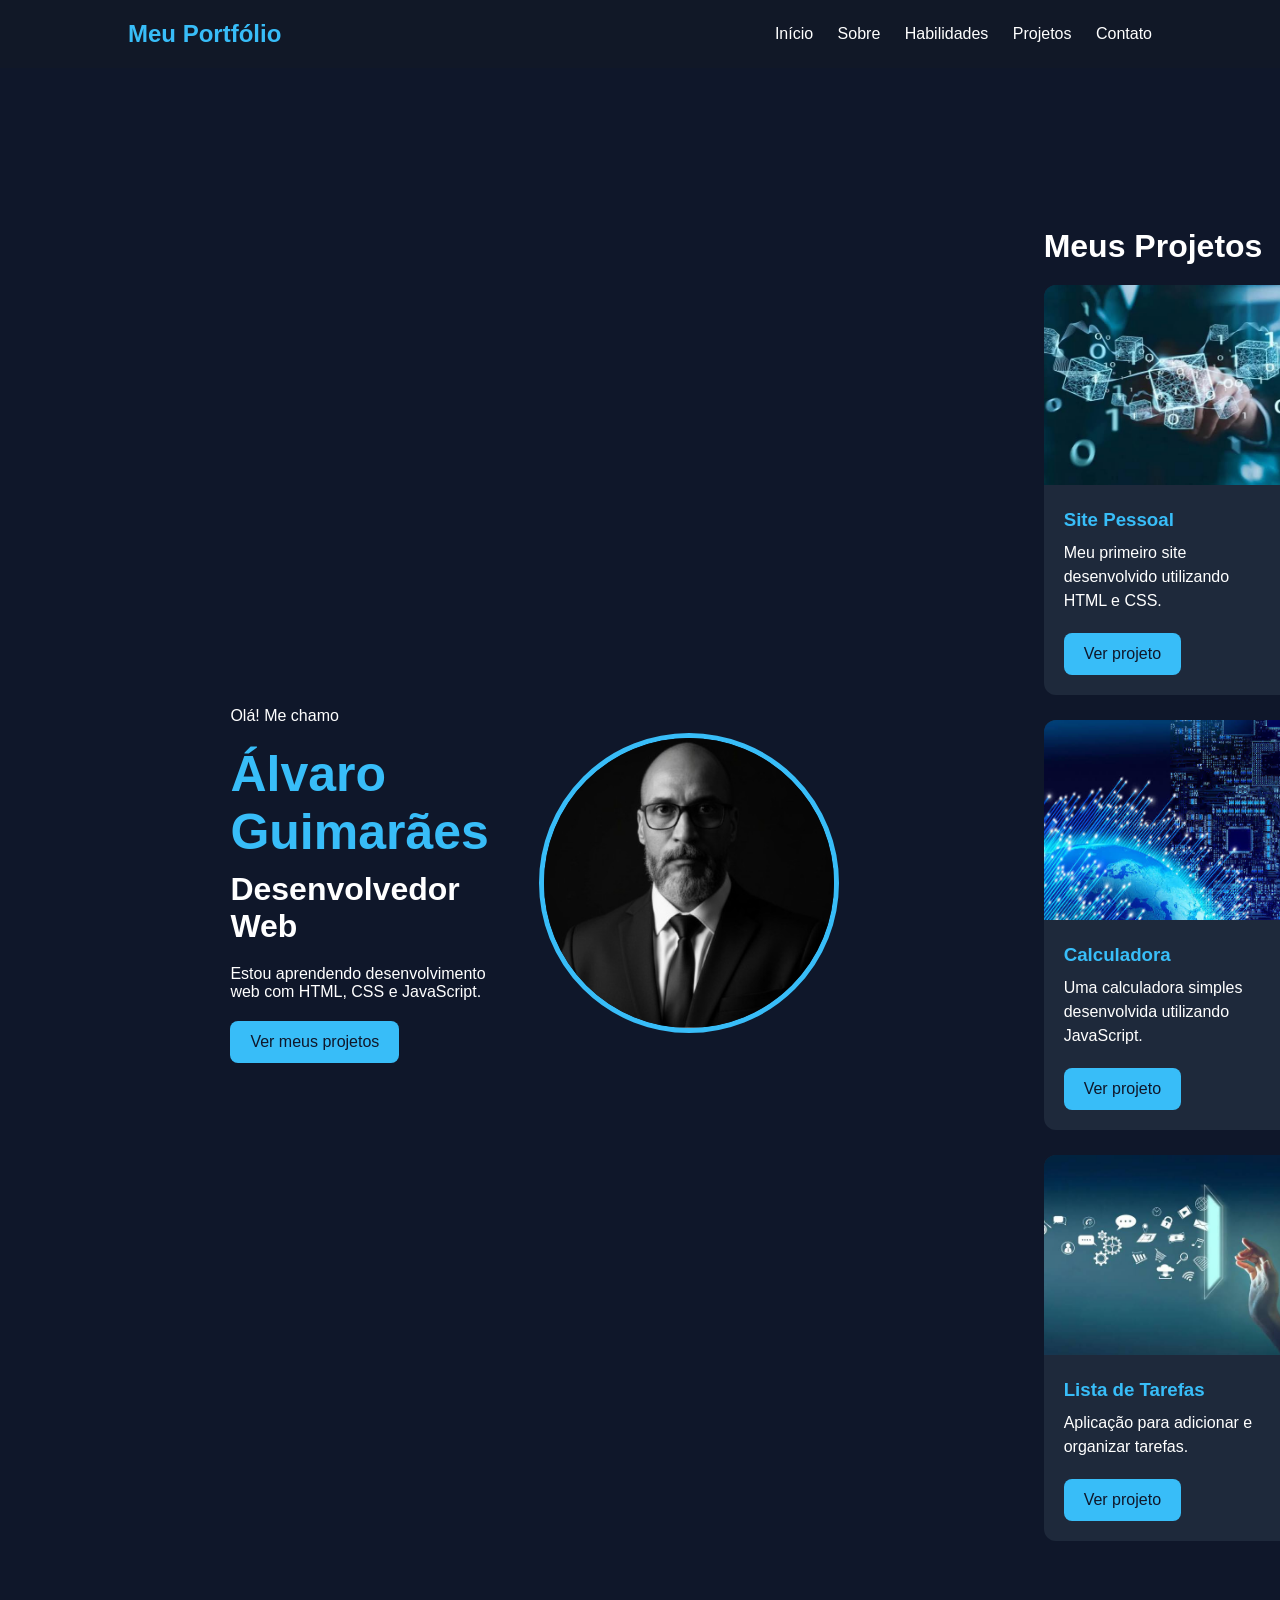
==== index.html @ a9250f7d "Primeira versão do portifólio" ====
<!DOCTYPE html>
<html lang="pt-BR">

<head>
    <meta charset="UTF-8">
    <meta name="viewport" content="width=device-width, initial-scale=1.0">

    <title>Meu Portfólio</title>

    <link rel="stylesheet" href="style.css">
</head>

<body>

    <!-- MENU -->
    <header>
        <h2 class="logo">Meu Portfólio</h2>

        <nav>
            <a href="#inicio">Início</a>
            <a href="#sobre">Sobre</a>
            <a href="#habilidades">Habilidades</a>
            <a href="#projetos">Projetos</a>
            <a href="#contato">Contato</a>
        </nav>
    </header>


    <!-- APRESENTAÇÃO -->
    <section id="inicio" class="inicio">

        <section id="inicio" class="inicio">

            <div class="apresentacao">
        
                <div class="texto-inicio">
        
                    <p>Olá! Me chamo</p>
        
                    <h1>Álvaro Guimarães</h1>
        
                    <h2>Desenvolvedor Web</h2>
        
                    <p>
                        Estou aprendendo desenvolvimento web com
                        HTML, CSS e JavaScript.
                    </p>
        
                    <a class="botao" href="#projetos">
                        Ver meus projetos
                    </a>
        
                </div>
        
                <div class="foto-inicio">
        
                    <img src="img/foto.jpg" alt="Minha foto">
        
                </div>
        
            </div>
        
        </section>


    <!-- PROJETOS -->
    <section id="projetos">

        <h2>Meus Projetos</h2>
    
        <div class="projetos">
    
            <div class="projeto-card">
    
                <img src="img/projeto1.jpg" alt="Imagem do Projeto 1">
    
                <div class="projeto-conteudo">
    
                    <h3>Site Pessoal</h3>
    
                    <p>
                        Meu primeiro site desenvolvido utilizando
                        HTML e CSS.
                    </p>
    
                    <a href="#" class="botao">
                        Ver projeto
                    </a>
    
                </div>
    
            </div>
    
    
            <div class="projeto-card">
    
                <img src="img/projeto2.jpg" alt="Imagem do Projeto 2">
    
                <div class="projeto-conteudo">
    
                    <h3>Calculadora</h3>
    
                    <p>
                        Uma calculadora simples desenvolvida
                        utilizando JavaScript.
                    </p>
    
                    <a href="#" class="botao">
                        Ver projeto
                    </a>
    
                </div>
    
            </div>
    
    
            <div class="projeto-card">
    
                <img src="img/projeto3.jpg" alt="Imagem do Projeto 3">
    
                <div class="projeto-conteudo">
    
                    <h3>Lista de Tarefas</h3>
    
                    <p>
                        Aplicação para adicionar e organizar
                        tarefas.
                    </p>
    
                    <a href="#" class="botao">
                        Ver projeto
                    </a>
    
                </div>
    
            </div>
    
        </div>
    
    </section>


    <!-- CONTATO -->
    <section id="contato">

        <h2>Contato</h2>

        <p>
            Gostaria de conversar comigo?
        </p>

        <p>
            Email: </aj-guimaraes>aj-guimaraes@hotmail.com
        </p>

        <div class="links">

            <a href="https://github.com/Alvaro-Guimaraes"
               target="_blank">
                GitHub
            </a>
        
            <a href="https://www.linkedin.com/in/álvaro-guimarães/"
               target="_blank">
                LinkedIn
            </a>
        
        </div>

    </section>


    <!-- RODAPÉ -->
    <footer>

        <p>
            © 2026 - Álvaro Guimarães | Meu Portfólio
        </p>

    </footer>


    <script src="script.js"></script>

</body>

</html>
---- style.css ----
* {
    margin: 0;
    padding: 0;
    box-sizing: border-box;
}

html {
    scroll-behavior: smooth;
}

body {
    font-family: Arial, sans-serif;
    background: #0f172a;
    color: white;
}


/* MENU */

header {
    display: flex;
    justify-content: space-between;
    align-items: center;

    padding: 20px 10%;

    background: #111827;
}

.logo {
    color: #38bdf8;
}

nav a {
    color: white;
    text-decoration: none;
    margin-left: 20px;
}

nav a:hover {
    color: #38bdf8;
}


/* APRESENTAÇÃO */

.inicio {
    min-height: 80vh;

    display: flex;
    align-items: center;

    background: #0f172a;
}

.inicio h1 {
    font-size: 50px;
    color: #38bdf8;

    margin: 10px 0;
}

.inicio h2 {
    margin-bottom: 20px;
}

.inicio p {
    margin-bottom: 20px;
}


/* SEÇÕES */

section {
    padding: 80px 10%;
}

section h2 {
    margin-bottom: 30px;
    font-size: 32px;
}


/* BOTÃO */

.botao,
button {
    display: inline-block;

    background: #38bdf8;
    color: #0f172a;

    padding: 12px 20px;

    border: none;
    border-radius: 8px;

    text-decoration: none;

    cursor: pointer;
}

.botao:hover,
button:hover {
    background: #7dd3fc;
}


/* CARDS */

.habilidades,
.projetos {
    display: flex;
    gap: 20px;
    flex-wrap: wrap;
}

.card {
    background: #1e293b;

    padding: 25px;

    border-radius: 10px;

    flex: 1;

    min-width: 200px;
}

.card h3 {
    color: #38bdf8;
    margin-bottom: 10px;
}

.card p {
    margin-bottom: 20px;
}


/* CONTATO */

.links {
    margin-top: 20px;
}

.links a {
    color: #38bdf8;

    margin-right: 20px;

    text-decoration: none;
}


/* RODAPÉ */

footer {
    text-align: center;

    background: #111827;

    padding: 30px;
}


/* CELULAR */

@media (max-width: 700px) {

    header {
        flex-direction: column;
    }

    nav {
        margin-top: 20px;
    }

    nav a {
        display: inline-block;
        margin: 5px;
    }

    .inicio h1 {
        font-size: 38px;
    }

    .habilidades,
    .projetos {
        flex-direction: column;
    }
}
/* APRESENTAÇÃO COM FOTO */

.apresentacao {
    width: 100%;

    display: flex;
    align-items: center;
    justify-content: space-between;

    gap: 50px;
}

.texto-inicio {
    flex: 1;
}

.foto-inicio {
    flex: 1;
    text-align: center;
}

.foto-inicio img {
    width: 300px;
    height: 300px;

    object-fit: cover;

    border-radius: 50%;

    border: 5px solid #38bdf8;
}


/* AJUSTE PARA CELULAR */

@media (max-width: 700px) {

    .apresentacao {
        flex-direction: column-reverse;
        text-align: center;
    }

    .foto-inicio img {
        width: 200px;
        height: 200px;
    }
}
/* PROJETOS */

.projetos {
    display: flex;
    gap: 25px;
    flex-wrap: wrap;
}

.projeto-card {
    background: #1e293b;

    flex: 1;
    min-width: 250px;

    border-radius: 12px;

    overflow: hidden;

    transition: transform 0.3s;
}

.projeto-card:hover {
    transform: translateY(-10px);
}

.projeto-card img {
    width: 100%;
    height: 200px;

    object-fit: cover;
}

.projeto-conteudo {
    padding: 20px;
}

.projeto-conteudo h3 {
    color: #38bdf8;

    margin-bottom: 10px;
}

.projeto-conteudo p {
    margin-bottom: 20px;

    line-height: 1.5;
}
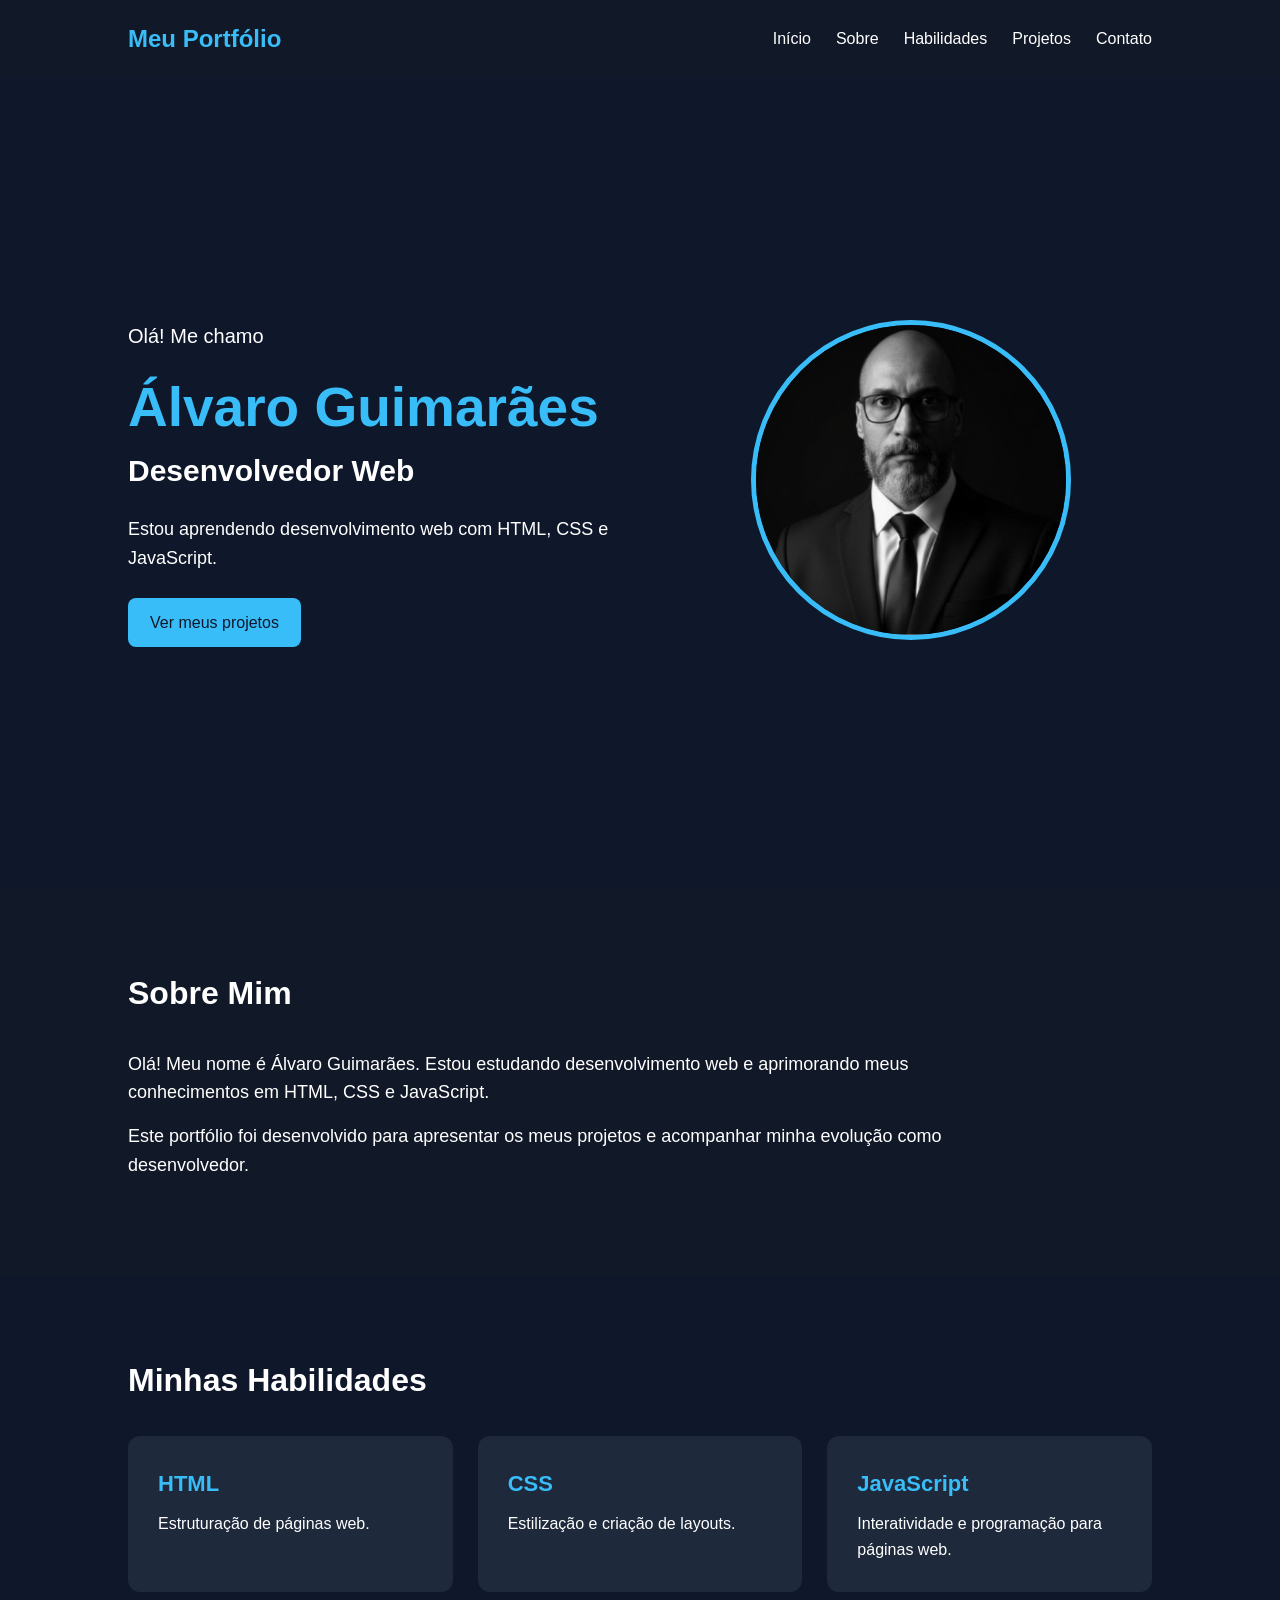
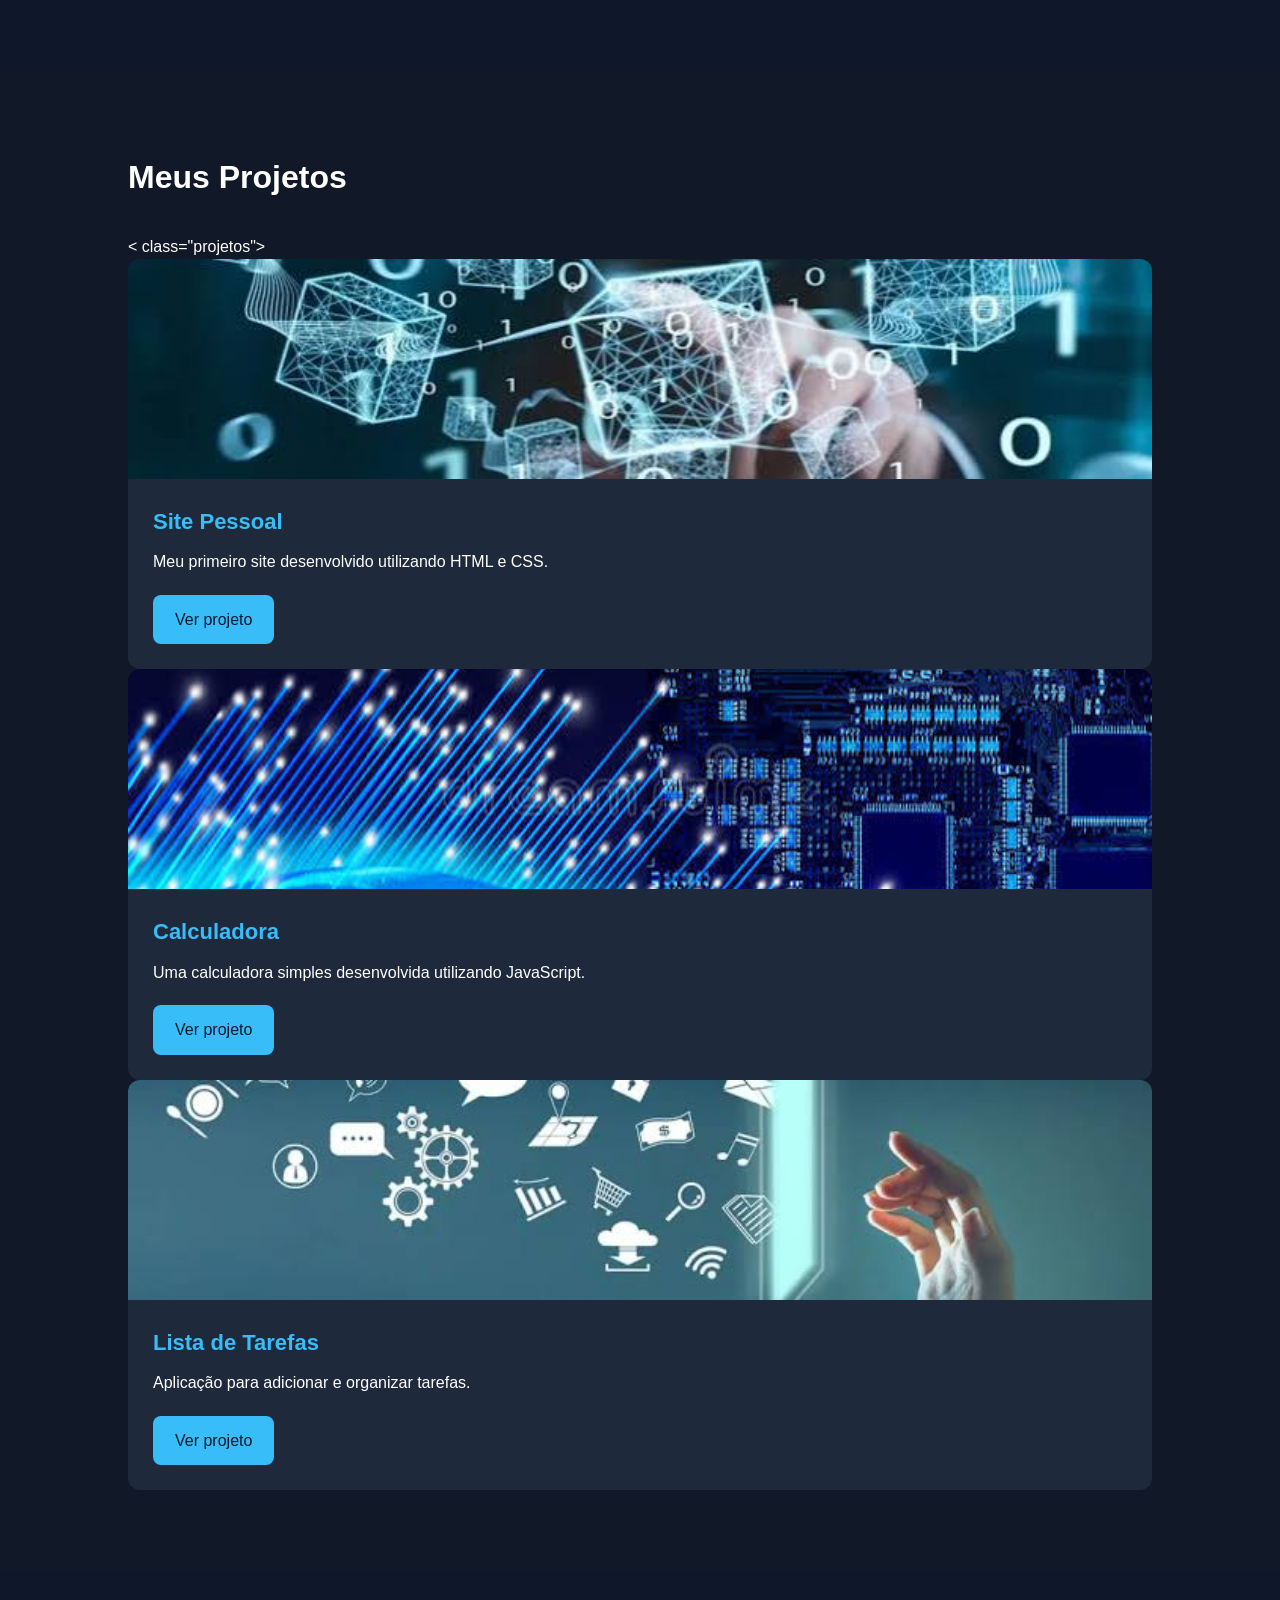
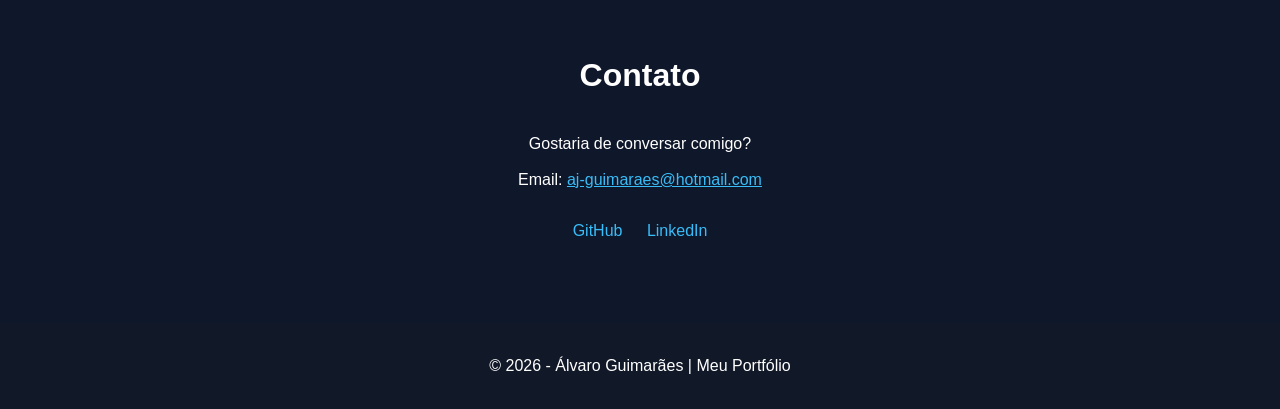
==== commit 244de1d3: "Adiciona lista de tarefas e atualiza portfolio" ====
--- a/index.html
+++ b/index.html
@@ -29,7 +29,6 @@
     <!-- APRESENTAÇÃO -->
     <section id="inicio" class="inicio">
 
-        <section id="inicio" class="inicio">
 
             <div class="apresentacao">
         
@@ -62,82 +61,131 @@
         
         </section>
 
-
-    <!-- PROJETOS -->
-    <section id="projetos">
-
-        <h2>Meus Projetos</h2>
+<!-- SOBRE MIM -->
+<section id="sobre">
+
+    <h2>Sobre Mim</h2>
+
+    <p>
+        Olá! Meu nome é Álvaro Guimarães.
+        Estou estudando desenvolvimento web e aprimorando
+        meus conhecimentos em HTML, CSS e JavaScript.
+    </p>
+
+    <p>
+        Este portfólio foi desenvolvido para apresentar
+        os meus projetos e acompanhar minha evolução
+        como desenvolvedor.
+    </p>
+
+</section>
+<!-- HABILIDADES -->
+<section id="habilidades">
+
+    <h2>Minhas Habilidades</h2>
+
+    <div class="habilidades">
+
+        <div class="card">
+            <h3>HTML</h3>
+            <p>Estruturação de páginas web.</p>
+        </div>
+
+        <div class="card">
+            <h3>CSS</h3>
+            <p>Estilização e criação de layouts.</p>
+        </div>
+
+        <div class="card">
+            <h3>JavaScript</h3>
+            <p>Interatividade e programação para páginas web.</p>
+        </div>
+
+    </div>
+
+</section>
+
+   <!-- PROJETOS -->
+<section id="projetos">
+
+    <h2>Meus Projetos</h2>
+
+    < class="projetos">
+
+        <!-- PROJETO 1 -->
+        <div class="projeto-card">
+
+            <img src="img/projeto1.jpg" alt="Imagem do Site Pessoal">
+
+            <div class="projeto-conteudo">
+
+                <h3>Site Pessoal</h3>
+
+                <p>
+                    Meu primeiro site desenvolvido utilizando
+                    HTML e CSS.
+                </p>
+
+                <a href="#" class="botao">
+                    Ver projeto
+                </a>
+
+            </div>
+
+        </div>
+
+
+        <!-- PROJETO 2 -->
+        <div class="projeto-card">
+
+            <img src="img/projeto2.jpg" alt="Imagem da Calculadora">
+
+            <div class="projeto-conteudo">
+
+                <h3>Calculadora</h3>
+
+                <p>
+                    Uma calculadora simples desenvolvida
+                    utilizando JavaScript.
+                </p>
+
+                <a href="calculadora/index.html"
+                   target="_blank"
+                   class="botao">
+                    Ver projeto
+                </a>
+
+            </div>
+
+        </div>
+
+
+        <!-- PROJETO 3 -->
+        <div class="projeto-card">
+
+            <img src="img/projeto3.jpg" alt="Imagem da Lista de Tarefas">
+
+            <div class="projeto-conteudo">
+
+                <h3>Lista de Tarefas</h3>
+
+                <p>
+                    Aplicação para adicionar e organizar
+                    tarefas.
+                </p>
+
+               <a href="lista-tarefas/index.html"
+   target="_blank"
+   class="botao">
+    Ver projeto
+</a>
+            </div>
+
+        </div>
+
     
-        <div class="projetos">
-    
-            <div class="projeto-card">
-    
-                <img src="img/projeto1.jpg" alt="Imagem do Projeto 1">
-    
-                <div class="projeto-conteudo">
-    
-                    <h3>Site Pessoal</h3>
-    
-                    <p>
-                        Meu primeiro site desenvolvido utilizando
-                        HTML e CSS.
-                    </p>
-    
-                    <a href="#" class="botao">
-                        Ver projeto
-                    </a>
-    
-                </div>
-    
-            </div>
-    
-    
-            <div class="projeto-card">
-    
-                <img src="img/projeto2.jpg" alt="Imagem do Projeto 2">
-    
-                <div class="projeto-conteudo">
-    
-                    <h3>Calculadora</h3>
-    
-                    <p>
-                        Uma calculadora simples desenvolvida
-                        utilizando JavaScript.
-                    </p>
-    
-                    <a href="#" class="botao">
-                        Ver projeto
-                    </a>
-    
-                </div>
-    
-            </div>
-    
-    
-            <div class="projeto-card">
-    
-                <img src="img/projeto3.jpg" alt="Imagem do Projeto 3">
-    
-                <div class="projeto-conteudo">
-    
-                    <h3>Lista de Tarefas</h3>
-    
-                    <p>
-                        Aplicação para adicionar e organizar
-                        tarefas.
-                    </p>
-    
-                    <a href="#" class="botao">
-                        Ver projeto
-                    </a>
-    
-                </div>
-    
-            </div>
-    
-        </div>
-    
-    </section>
+
+</section>
 
 
     <!-- CONTATO -->
@@ -149,9 +197,14 @@
             Gostaria de conversar comigo?
         </p>
 
-        <p>
-            Email: </aj-guimaraes>aj-guimaraes@hotmail.com
-        </p>
+       <p>
+    Email:
+    <a href="mailto:aj-guimaraes@hotmail.com">
+        aj-guimaraes@hotmail.com
+    </a>
+</p>
+
+
 
         <div class="links">
 
--- a/style.css
+++ b/style.css
@@ -1,3 +1,7 @@
+/* =========================
+   CONFIGURAÇÕES GERAIS
+========================= */
+
 * {
     margin: 0;
     padding: 0;
@@ -12,29 +16,41 @@
     font-family: Arial, sans-serif;
     background: #0f172a;
     color: white;
-}
-
-
-/* MENU */
+    line-height: 1.6;
+}
+
+
+/* =========================
+   MENU
+========================= */
 
 header {
+    width: 100%;
     display: flex;
     justify-content: space-between;
     align-items: center;
 
     padding: 20px 10%;
-
     background: #111827;
+
+    position: sticky;
+    top: 0;
+    z-index: 1000;
 }
 
 .logo {
     color: #38bdf8;
+}
+
+nav {
+    display: flex;
+    gap: 25px;
 }
 
 nav a {
     color: white;
     text-decoration: none;
-    margin-left: 20px;
+    font-size: 16px;
 }
 
 nav a:hover {
@@ -42,46 +58,94 @@
 }
 
 
-/* APRESENTAÇÃO */
+/* =========================
+   SEÇÕES
+========================= */
+
+section {
+    width: 100%;
+    padding: 80px 10%;
+}
+
+section h2 {
+    font-size: 32px;
+    margin-bottom: 30px;
+    color: white;
+}
+
+
+/* =========================
+   APRESENTAÇÃO
+========================= */
 
 .inicio {
-    min-height: 80vh;
+    min-height: 90vh;
 
     display: flex;
     align-items: center;
-
-    background: #0f172a;
+}
+
+.apresentacao {
+    width: 100%;
+
+    display: flex;
+    justify-content: space-between;
+    align-items: center;
+
+    gap: 60px;
+}
+
+.texto-inicio {
+    flex: 1;
+}
+
+.texto-inicio > p:first-child {
+    font-size: 20px;
 }
 
 .inicio h1 {
-    font-size: 50px;
-    color: #38bdf8;
+    font-size: 55px;
+    color: #38bdf8;
+    line-height: 1.1;
 
     margin: 10px 0;
 }
 
 .inicio h2 {
+    font-size: 30px;
     margin-bottom: 20px;
 }
 
 .inicio p {
-    margin-bottom: 20px;
-}
-
-
-/* SEÇÕES */
-
-section {
-    padding: 80px 10%;
-}
-
-section h2 {
-    margin-bottom: 30px;
-    font-size: 32px;
-}
-
-
-/* BOTÃO */
+    font-size: 18px;
+    margin-bottom: 25px;
+    max-width: 600px;
+}
+
+
+/* =========================
+   FOTO
+========================= */
+
+.foto-inicio {
+    flex: 1;
+    text-align: center;
+}
+
+.foto-inicio img {
+    width: 320px;
+    height: 320px;
+
+    object-fit: cover;
+
+    border-radius: 50%;
+    border: 5px solid #38bdf8;
+}
+
+
+/* =========================
+   BOTÕES
+========================= */
 
 .botao,
 button {
@@ -90,196 +154,255 @@
     background: #38bdf8;
     color: #0f172a;
 
-    padding: 12px 20px;
+    padding: 12px 22px;
 
     border: none;
     border-radius: 8px;
 
     text-decoration: none;
+    font-size: 16px;
 
     cursor: pointer;
+
+    transition: 0.3s;
 }
 
 .botao:hover,
 button:hover {
     background: #7dd3fc;
-}
-
-
-/* CARDS */
-
-.habilidades,
-.projetos {
-    display: flex;
-    gap: 20px;
-    flex-wrap: wrap;
+    transform: translateY(-2px);
+}
+
+
+/* =========================
+   SOBRE MIM
+========================= */
+
+#sobre {
+    background: #111827;
+}
+
+#sobre p {
+    max-width: 850px;
+    font-size: 18px;
+    margin-bottom: 15px;
+}
+
+
+/* =========================
+   HABILIDADES
+========================= */
+
+.habilidades {
+    display: grid;
+    grid-template-columns: repeat(3, 1fr);
+    gap: 25px;
 }
 
 .card {
     background: #1e293b;
 
+    padding: 30px;
+
+    border-radius: 12px;
+
+    transition: 0.3s;
+}
+
+.card:hover {
+    transform: translateY(-8px);
+}
+
+.card h3 {
+    color: #38bdf8;
+    font-size: 22px;
+
+    margin-bottom: 10px;
+}
+
+
+/* =========================
+   PROJETOS
+========================= */
+
+#projetos {
+    background: #111827;
+}
+
+.projetos {
+    display: grid;
+
+    grid-template-columns: repeat(3, 1fr);
+
+    gap: 30px;
+}
+
+.projeto-card {
+    background: #1e293b;
+
+    border-radius: 12px;
+
+    overflow: hidden;
+
+    transition: 0.3s;
+}
+
+.projeto-card:hover {
+    transform: translateY(-8px);
+}
+
+.projeto-card img {
+    width: 100%;
+    height: 220px;
+
+    object-fit: cover;
+
+    display: block;
+}
+
+.projeto-conteudo {
     padding: 25px;
-
-    border-radius: 10px;
-
-    flex: 1;
-
-    min-width: 200px;
-}
-
-.card h3 {
-    color: #38bdf8;
+}
+
+.projeto-conteudo h3 {
+    color: #38bdf8;
+
+    font-size: 22px;
+
     margin-bottom: 10px;
 }
 
-.card p {
+.projeto-conteudo p {
     margin-bottom: 20px;
 }
 
 
-/* CONTATO */
+/* =========================
+   CONTATO
+========================= */
+
+#contato {
+    text-align: center;
+}
+
+#contato p {
+    margin-bottom: 10px;
+}
+
+#contato a {
+    color: #38bdf8;
+}
 
 .links {
-    margin-top: 20px;
+    margin-top: 25px;
 }
 
 .links a {
-    color: #38bdf8;
-
-    margin-right: 20px;
+    display: inline-block;
+
+    margin: 0 10px;
 
     text-decoration: none;
 }
 
 
-/* RODAPÉ */
+/* =========================
+   RODAPÉ
+========================= */
 
 footer {
+    background: #111827;
+
     text-align: center;
 
-    background: #111827;
-
-    padding: 30px;
-}
-
-
-/* CELULAR */
+    padding: 30px 20px;
+}
+
+
+/* =========================
+   TABLET
+========================= */
+
+@media (max-width: 900px) {
+
+    .habilidades,
+    .projetos {
+        grid-template-columns: repeat(2, 1fr);
+    }
+
+    .foto-inicio img {
+        width: 260px;
+        height: 260px;
+    }
+
+    .inicio h1 {
+        font-size: 45px;
+    }
+}
+
+
+/* =========================
+   CELULAR
+========================= */
 
 @media (max-width: 700px) {
 
     header {
         flex-direction: column;
+        padding: 15px 5%;
     }
 
     nav {
-        margin-top: 20px;
-    }
-
-    nav a {
-        display: inline-block;
-        margin: 5px;
+        margin-top: 15px;
+
+        gap: 10px;
+
+        flex-wrap: wrap;
+        justify-content: center;
+    }
+
+    section {
+        padding: 60px 7%;
+    }
+
+    .apresentacao {
+        flex-direction: column-reverse;
+
+        text-align: center;
+
+        gap: 30px;
+    }
+
+    .inicio {
+        min-height: auto;
     }
 
     .inicio h1 {
-        font-size: 38px;
+        font-size: 40px;
+    }
+
+    .inicio h2 {
+        font-size: 25px;
+    }
+
+    .inicio p {
+        margin-left: auto;
+        margin-right: auto;
+    }
+
+    .foto-inicio img {
+        width: 220px;
+        height: 220px;
     }
 
     .habilidades,
     .projetos {
-        flex-direction: column;
-    }
-}
-/* APRESENTAÇÃO COM FOTO */
-
-.apresentacao {
-    width: 100%;
-
-    display: flex;
-    align-items: center;
-    justify-content: space-between;
-
-    gap: 50px;
-}
-
-.texto-inicio {
-    flex: 1;
-}
-
-.foto-inicio {
-    flex: 1;
-    text-align: center;
-}
-
-.foto-inicio img {
-    width: 300px;
-    height: 300px;
-
-    object-fit: cover;
-
-    border-radius: 50%;
-
-    border: 5px solid #38bdf8;
-}
-
-
-/* AJUSTE PARA CELULAR */
-
-@media (max-width: 700px) {
-
-    .apresentacao {
-        flex-direction: column-reverse;
-        text-align: center;
-    }
-
-    .foto-inicio img {
-        width: 200px;
-        height: 200px;
-    }
-}
-/* PROJETOS */
-
-.projetos {
-    display: flex;
-    gap: 25px;
-    flex-wrap: wrap;
-}
-
-.projeto-card {
-    background: #1e293b;
-
-    flex: 1;
-    min-width: 250px;
-
-    border-radius: 12px;
-
-    overflow: hidden;
-
-    transition: transform 0.3s;
-}
-
-.projeto-card:hover {
-    transform: translateY(-10px);
-}
-
-.projeto-card img {
-    width: 100%;
-    height: 200px;
-
-    object-fit: cover;
-}
-
-.projeto-conteudo {
-    padding: 20px;
-}
-
-.projeto-conteudo h3 {
-    color: #38bdf8;
-
-    margin-bottom: 10px;
-}
-
-.projeto-conteudo p {
-    margin-bottom: 20px;
-
-    line-height: 1.5;
-}+        grid-template-columns: 1fr;
+    }
+
+    section h2 {
+        font-size: 28px;
+    }
+}
+
+
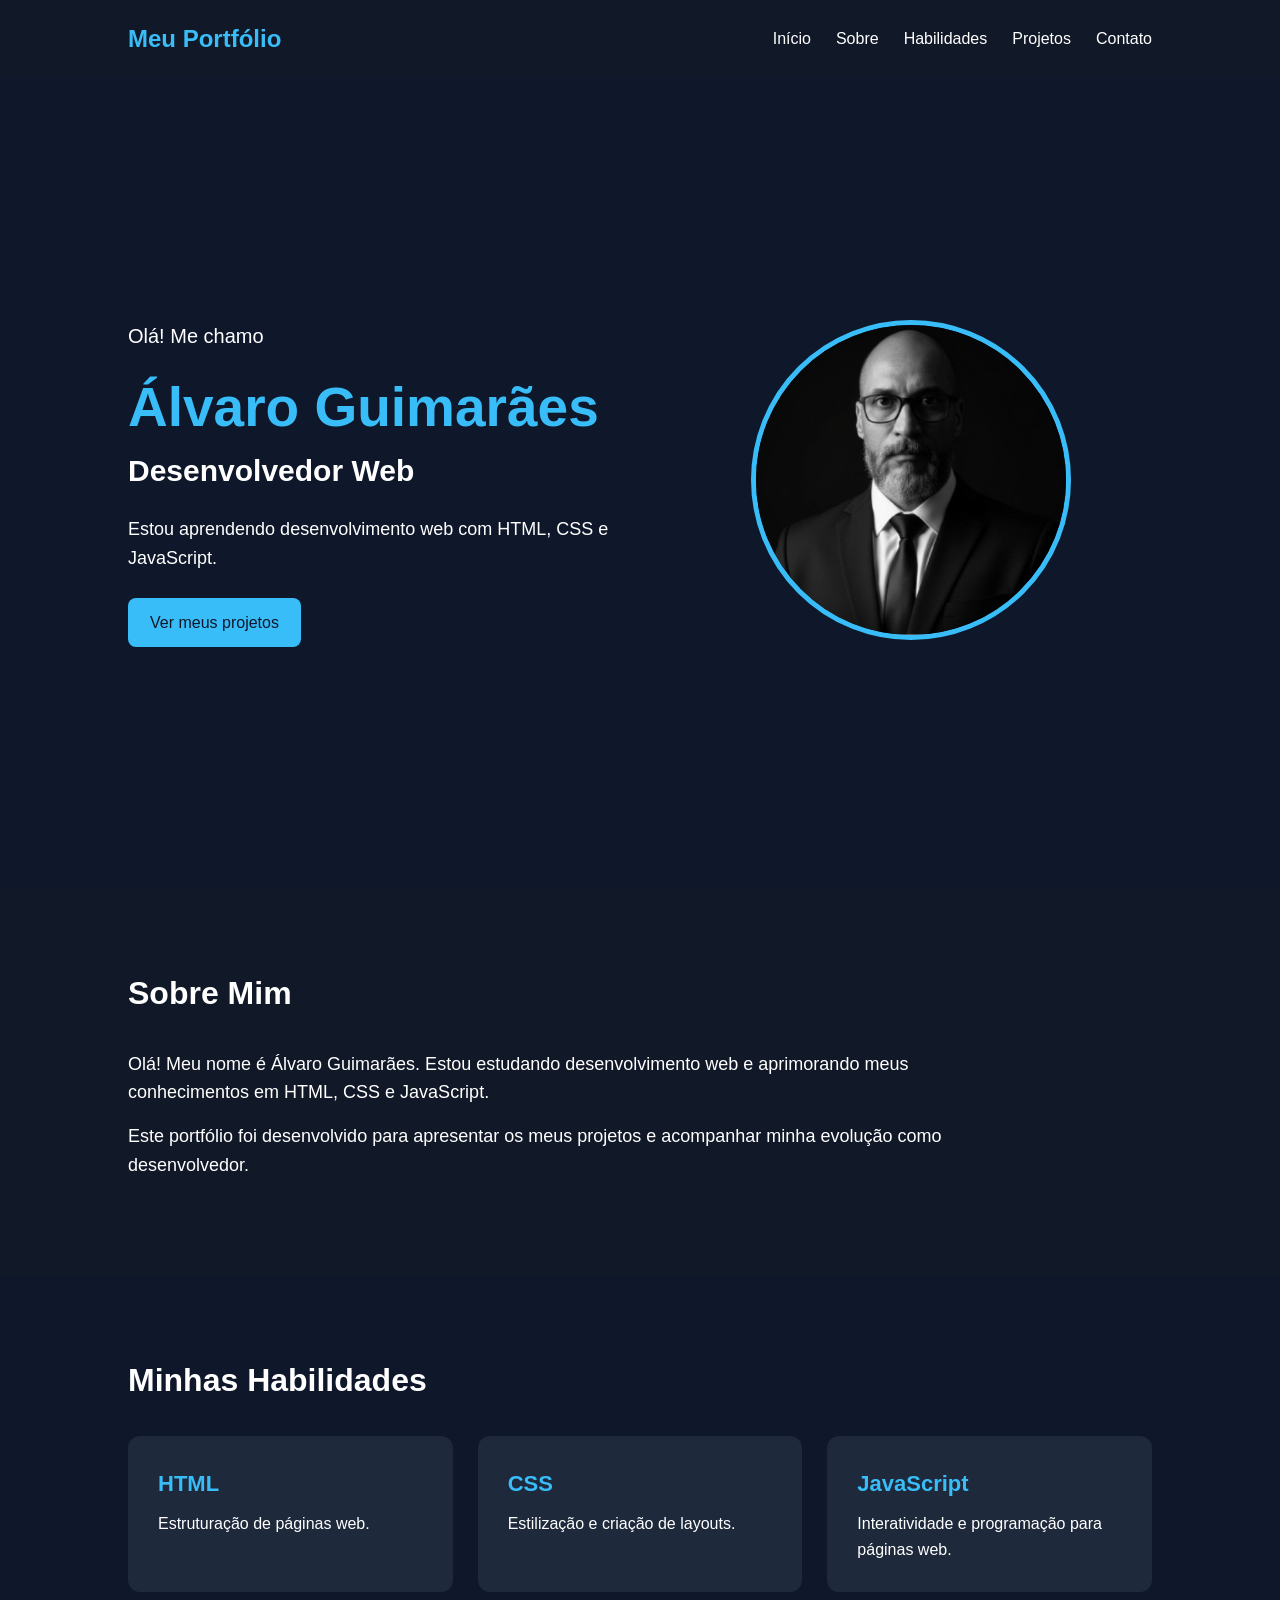
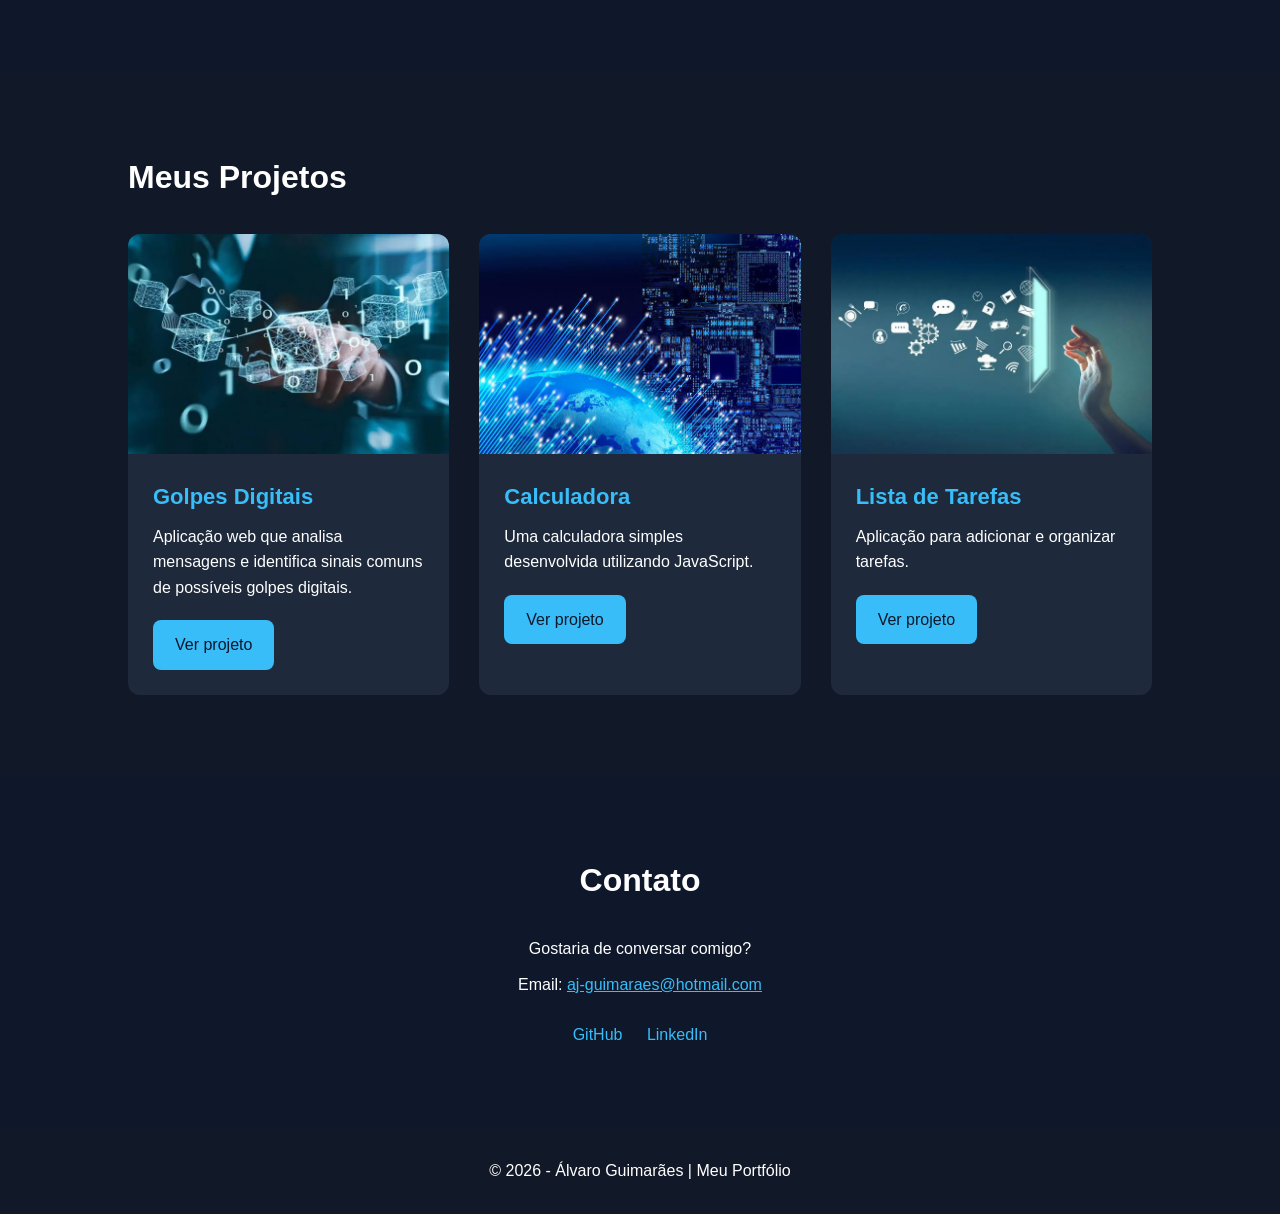
==== commit 0fe06e3c: "Adiciona versao web do detector de golpes digitais" ====
--- a/index.html
+++ b/index.html
@@ -110,29 +110,31 @@
 
     <h2>Meus Projetos</h2>
 
-    < class="projetos">
-
-        <!-- PROJETO 1 -->
-        <div class="projeto-card">
-
-            <img src="img/projeto1.jpg" alt="Imagem do Site Pessoal">
-
-            <div class="projeto-conteudo">
-
-                <h3>Site Pessoal</h3>
-
-                <p>
-                    Meu primeiro site desenvolvido utilizando
-                    HTML e CSS.
-                </p>
-
-                <a href="#" class="botao">
-                    Ver projeto
-                </a>
-
-            </div>
-
-        </div>
+    <div class="projetos">
+
+ <!-- PROJETO 1 - GOLPES DIGITAIS -->
+<div class="projeto-card">
+
+    <img src="img/projeto1.jpg" alt="Detector de Golpes Digitais">
+
+    <div class="projeto-conteudo">
+
+        <h3>Golpes Digitais</h3>
+
+        <p>
+            Aplicação web que analisa mensagens e identifica
+            sinais comuns de possíveis golpes digitais.
+        </p>
+
+        <a href="golpes-digitais/index.html"
+           target="_blank"
+           class="botao">
+            Ver projeto
+        </a>
+
+    </div>
+
+</div>
 
 
         <!-- PROJETO 2 -->
@@ -182,7 +184,7 @@
             </div>
 
         </div>
-
+</div>
     
 
 </section>
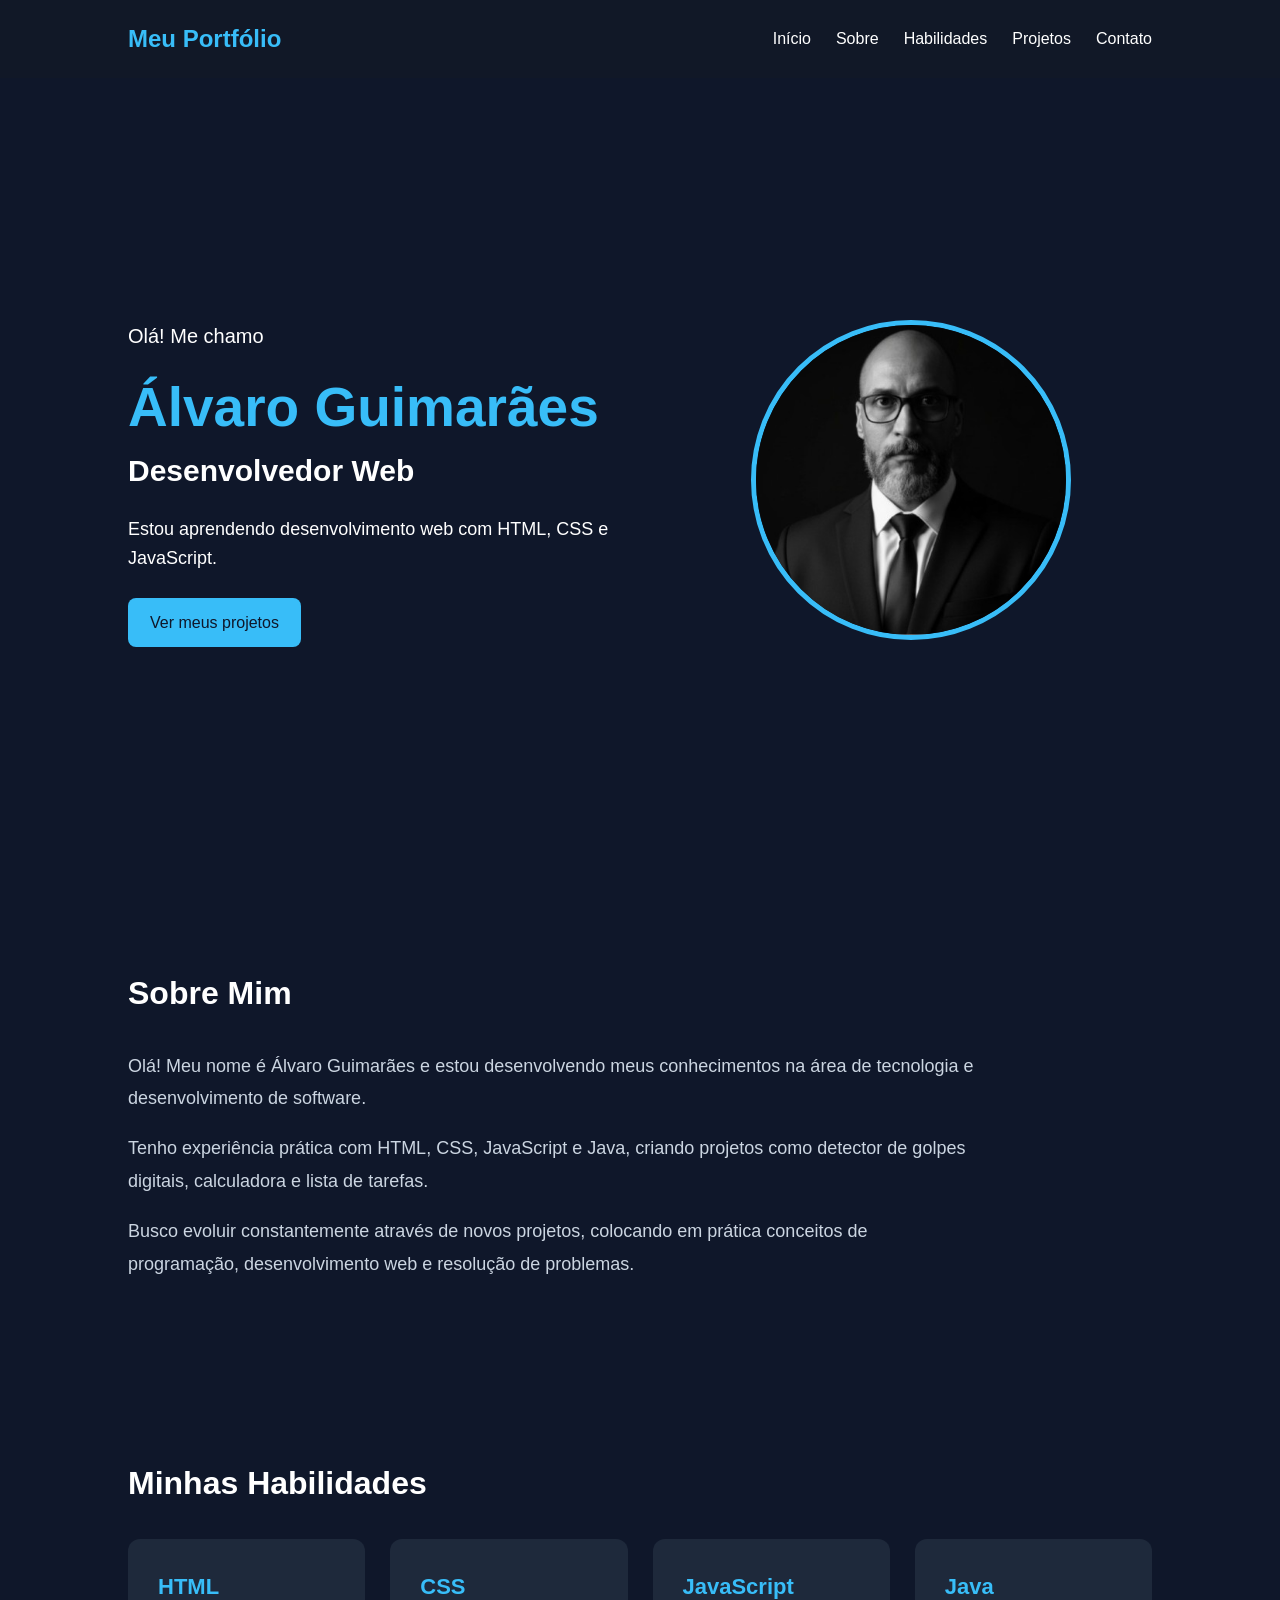
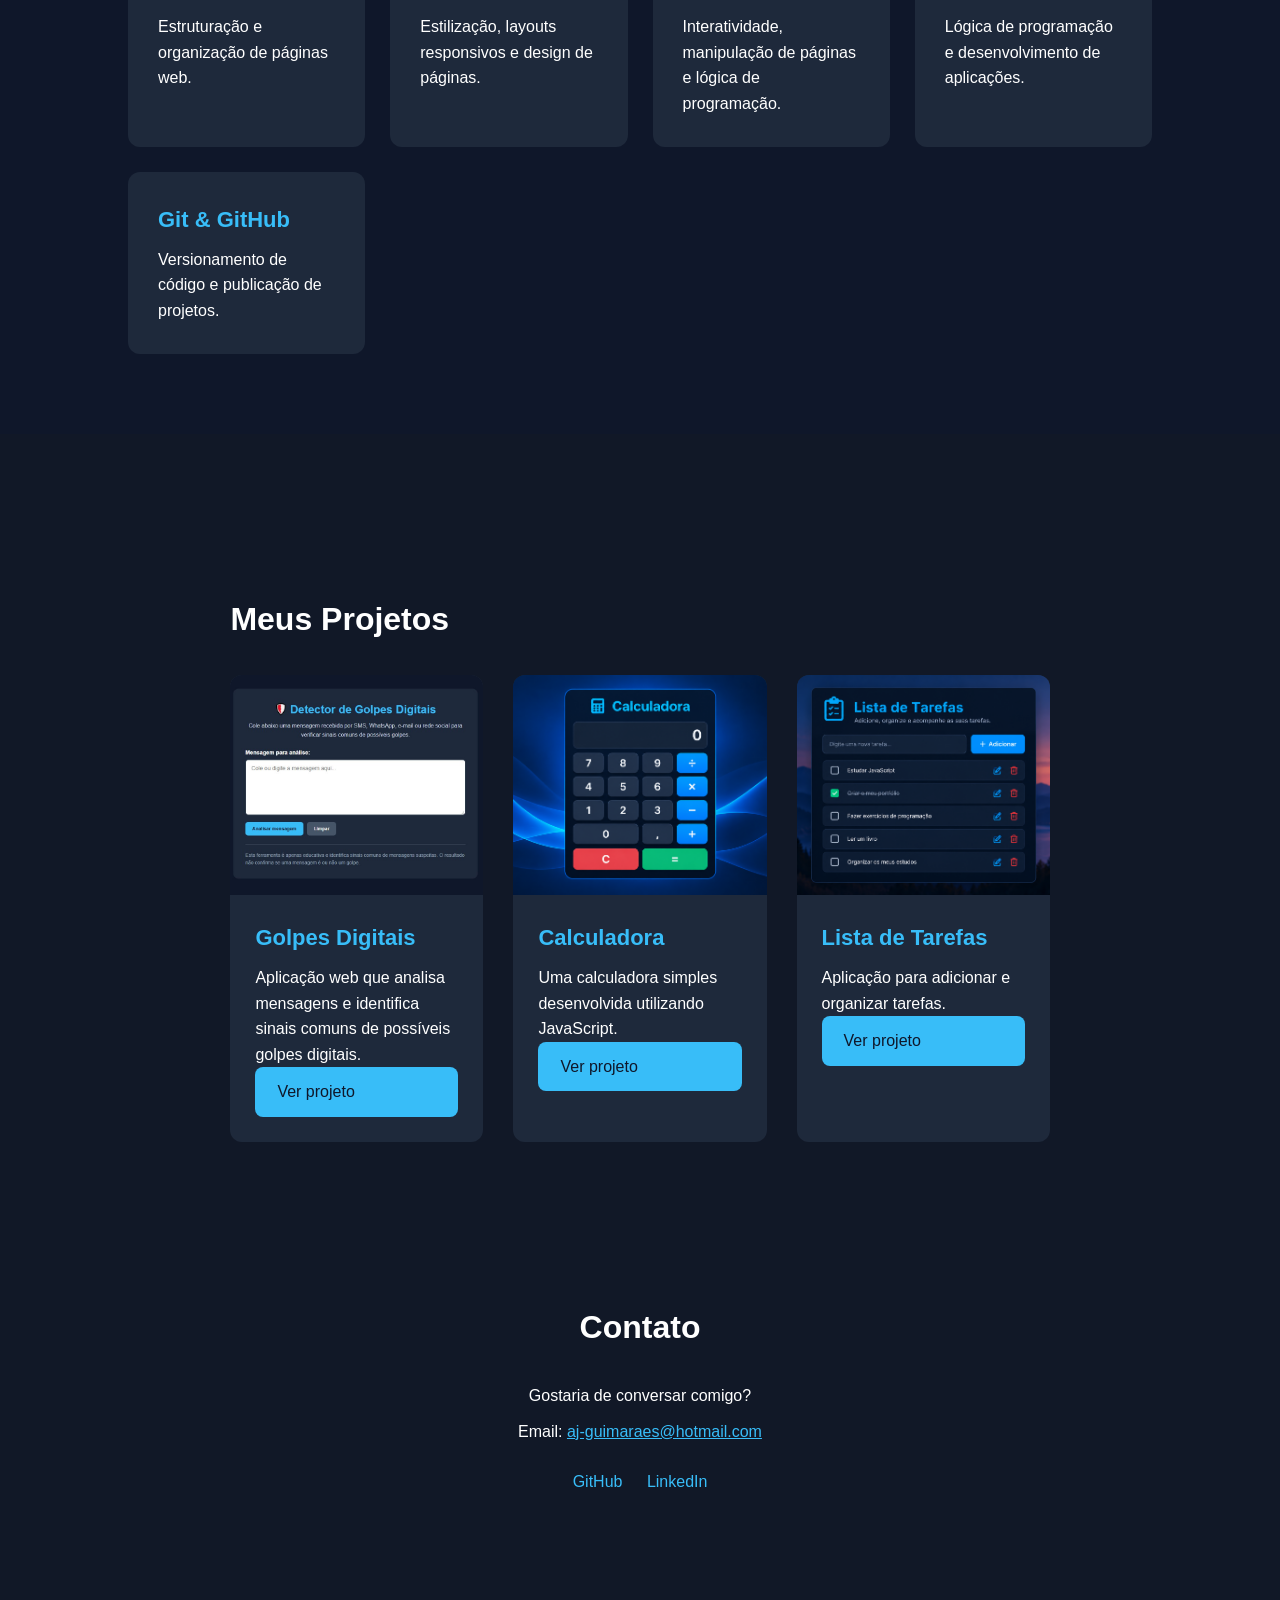
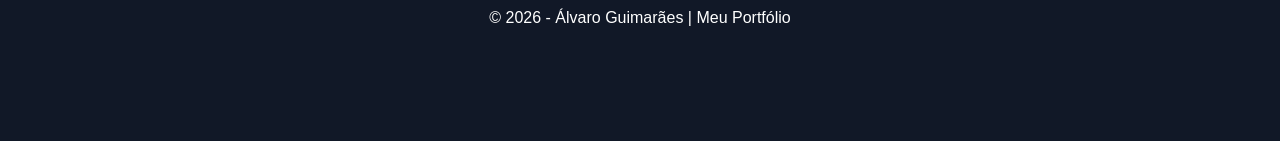
==== commit 974a4f73: "Atualiza imagens e visual dos projetos" ====
--- a/index.html
+++ b/index.html
@@ -66,17 +66,27 @@
 
     <h2>Sobre Mim</h2>
 
-    <p>
-        Olá! Meu nome é Álvaro Guimarães.
-        Estou estudando desenvolvimento web e aprimorando
-        meus conhecimentos em HTML, CSS e JavaScript.
-    </p>
-
-    <p>
-        Este portfólio foi desenvolvido para apresentar
-        os meus projetos e acompanhar minha evolução
-        como desenvolvedor.
-    </p>
+    <div class="sobre-conteudo">
+
+        <p>
+            Olá! Meu nome é Álvaro Guimarães e estou desenvolvendo
+            meus conhecimentos na área de tecnologia e desenvolvimento
+            de software.
+        </p>
+
+        <p>
+            Tenho experiência prática com HTML, CSS, JavaScript e Java,
+            criando projetos como detector de golpes digitais,
+            calculadora e lista de tarefas.
+        </p>
+
+        <p>
+            Busco evoluir constantemente através de novos projetos,
+            colocando em prática conceitos de programação,
+            desenvolvimento web e resolução de problemas.
+        </p>
+
+    </div>
 
 </section>
 <!-- HABILIDADES -->
@@ -88,17 +98,27 @@
 
         <div class="card">
             <h3>HTML</h3>
-            <p>Estruturação de páginas web.</p>
+            <p>Estruturação e organização de páginas web.</p>
         </div>
 
         <div class="card">
             <h3>CSS</h3>
-            <p>Estilização e criação de layouts.</p>
+            <p>Estilização, layouts responsivos e design de páginas.</p>
         </div>
 
         <div class="card">
             <h3>JavaScript</h3>
-            <p>Interatividade e programação para páginas web.</p>
+            <p>Interatividade, manipulação de páginas e lógica de programação.</p>
+        </div>
+
+        <div class="card">
+            <h3>Java</h3>
+            <p>Lógica de programação e desenvolvimento de aplicações.</p>
+        </div>
+
+        <div class="card">
+            <h3>Git & GitHub</h3>
+            <p>Versionamento de código e publicação de projetos.</p>
         </div>
 
     </div>
@@ -108,39 +128,51 @@
    <!-- PROJETOS -->
 <section id="projetos">
 
+   
+
+  
+
+
+<!-- PROJETOS -->
+<section id="projetos">
+
     <h2>Meus Projetos</h2>
 
     <div class="projetos">
 
- <!-- PROJETO 1 - GOLPES DIGITAIS -->
-<div class="projeto-card">
-
-    <img src="img/projeto1.jpg" alt="Detector de Golpes Digitais">
-
-    <div class="projeto-conteudo">
-
-        <h3>Golpes Digitais</h3>
-
-        <p>
-            Aplicação web que analisa mensagens e identifica
-            sinais comuns de possíveis golpes digitais.
-        </p>
-
-        <a href="golpes-digitais/index.html"
-           target="_blank"
-           class="botao">
-            Ver projeto
-        </a>
-
-    </div>
-
-</div>
-
-
-        <!-- PROJETO 2 -->
+        <!-- PROJETO 1 - GOLPES DIGITAIS -->
         <div class="projeto-card">
 
-            <img src="img/projeto2.jpg" alt="Imagem da Calculadora">
+            <img src="img/golpes-digitais.jpg"
+                 alt="Detector de Golpes Digitais"
+                 class="imagem-golpes">
+
+            <div class="projeto-conteudo">
+
+                <h3>Golpes Digitais</h3>
+
+                <p>
+                    Aplicação web que analisa mensagens e identifica
+                    sinais comuns de possíveis golpes digitais.
+                </p>
+
+                <a href="golpes-digitais/index.html"
+                   target="_blank"
+                   class="botao">
+                    Ver projeto
+                </a>
+
+            </div>
+
+        </div>
+
+
+        <!-- PROJETO 2 - CALCULADORA -->
+        <div class="projeto-card">
+
+            <img src="img/calculadora.png"
+                 alt="Projeto Calculadora">
+
 
             <div class="projeto-conteudo">
 
@@ -162,30 +194,31 @@
         </div>
 
 
-        <!-- PROJETO 3 -->
+        <!-- PROJETO 3 - LISTA DE TAREFAS -->
         <div class="projeto-card">
 
-            <img src="img/projeto3.jpg" alt="Imagem da Lista de Tarefas">
+            <img src="img/lista-tarefas.png"
+                 alt="Projeto Lista de Tarefas">
 
             <div class="projeto-conteudo">
 
                 <h3>Lista de Tarefas</h3>
 
                 <p>
-                    Aplicação para adicionar e organizar
-                    tarefas.
+                    Aplicação para adicionar e organizar tarefas.
                 </p>
 
-               <a href="lista-tarefas/index.html"
-   target="_blank"
-   class="botao">
-    Ver projeto
-</a>
-            </div>
-
-        </div>
-</div>
-    
+                <a href="lista-tarefas/index.html"
+                   target="_blank"
+                   class="botao">
+                    Ver projeto
+                </a>
+
+            </div>
+
+        </div>
+
+    </div>
 
 </section>
 
--- a/style.css
+++ b/style.css
@@ -174,18 +174,17 @@
 }
 
 
-/* =========================
-   SOBRE MIM
-========================= */
-
-#sobre {
-    background: #111827;
-}
-
-#sobre p {
+/* SOBRE MIM */
+
+.sobre-conteudo {
     max-width: 850px;
+}
+
+.sobre-conteudo p {
     font-size: 18px;
-    margin-bottom: 15px;
+    line-height: 1.8;
+    margin-bottom: 18px;
+    color: #cbd5e1;
 }
 
 
@@ -195,10 +194,9 @@
 
 .habilidades {
     display: grid;
-    grid-template-columns: repeat(3, 1fr);
+    grid-template-columns: repeat(auto-fit, minmax(220px, 1fr));
     gap: 25px;
 }
-
 .card {
     background: #1e293b;
 
@@ -241,8 +239,12 @@
     background: #1e293b;
 
     border-radius: 12px;
-
     overflow: hidden;
+
+    display: flex;
+    flex-direction: column;
+
+    min-width: 0;
 
     transition: 0.3s;
 }
@@ -256,12 +258,18 @@
     height: 220px;
 
     object-fit: cover;
-
-    display: block;
+    object-position: center;
+
+    padding: 0;
+    background: #0f172a;
 }
 
 .projeto-conteudo {
     padding: 25px;
+
+    display: flex;
+    flex-direction: column;
+    flex: 1;
 }
 
 .projeto-conteudo h3 {
@@ -272,7 +280,11 @@
     margin-bottom: 10px;
 }
 
-.projeto-conteudo p {
+.projeto-conteudo p .projeto-conteudo .botao {
+    margin-top: auto;
+    align-self: flex-start;
+}
+{
     margin-bottom: 20px;
 }
 
@@ -405,4 +417,8 @@
     }
 }
 
-
+.imagem-golpes {
+    object-fit: contain !important;
+    padding: 10px;
+}
+
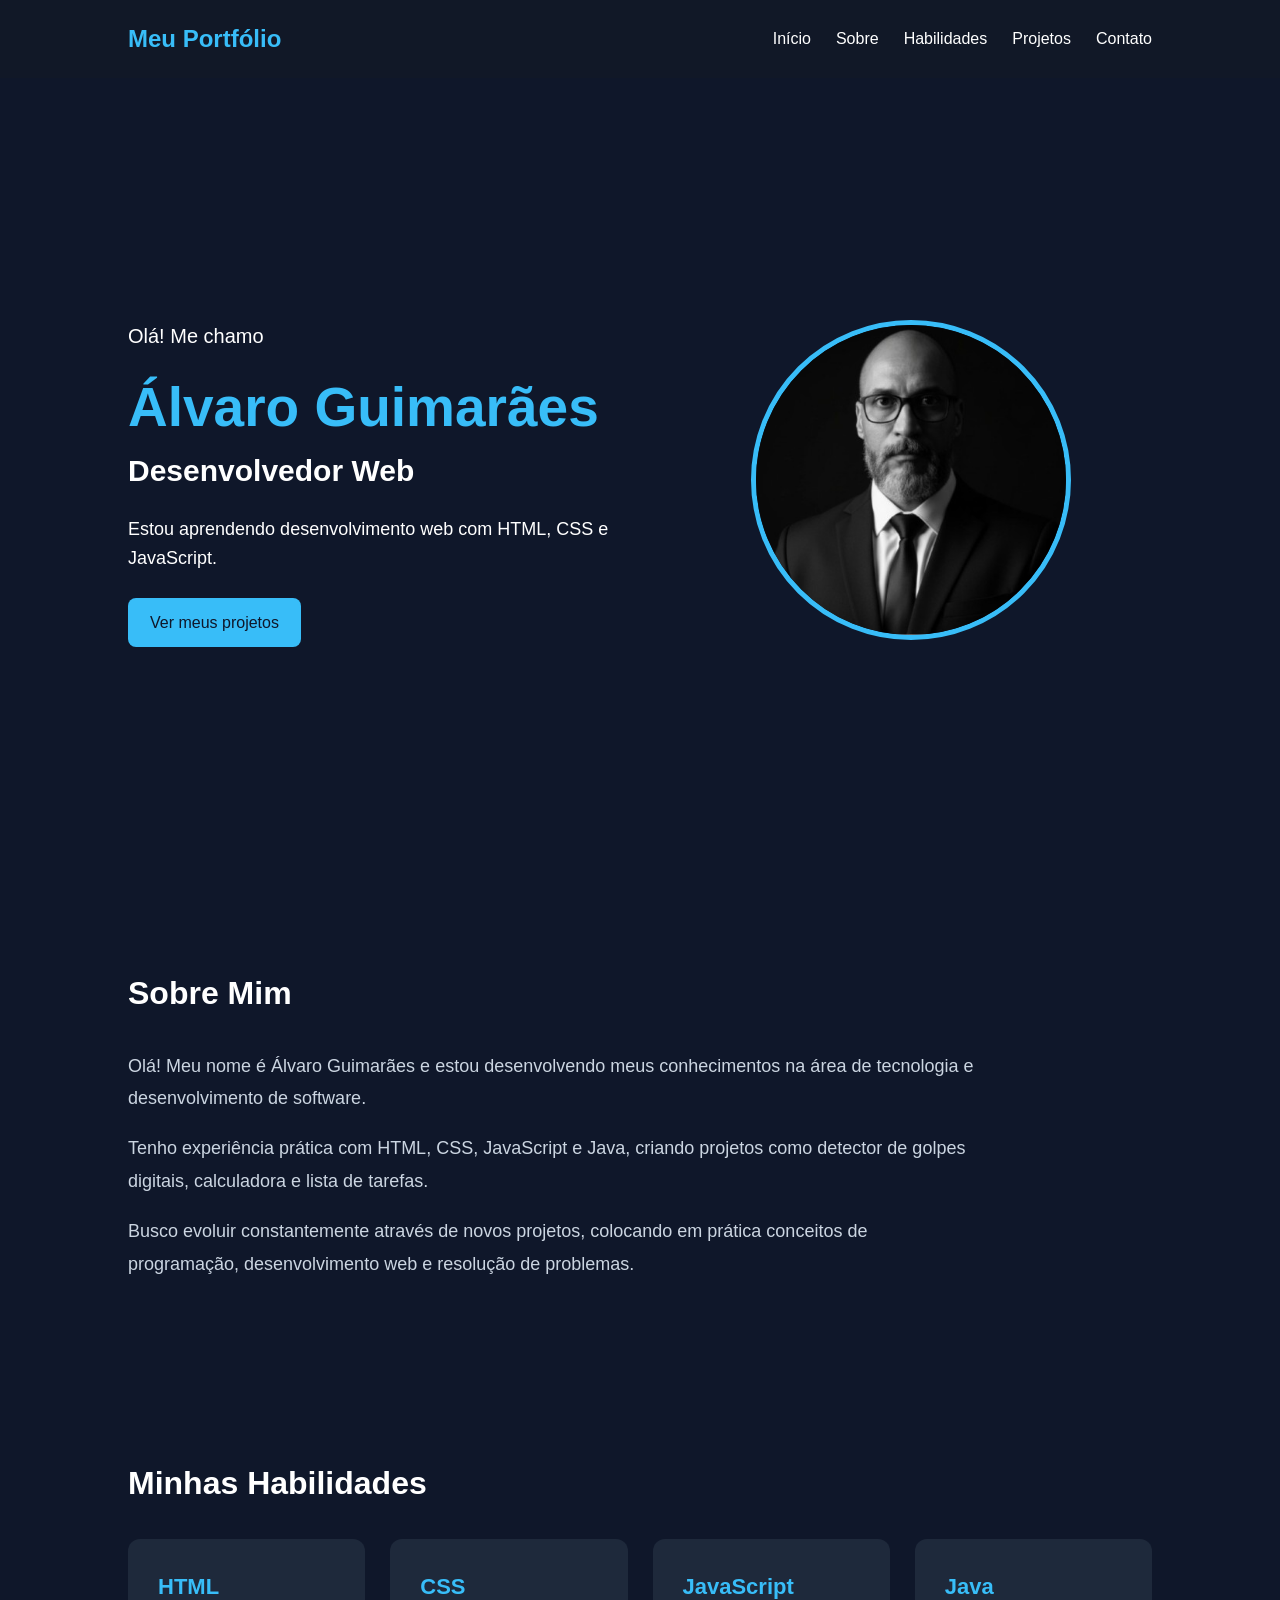
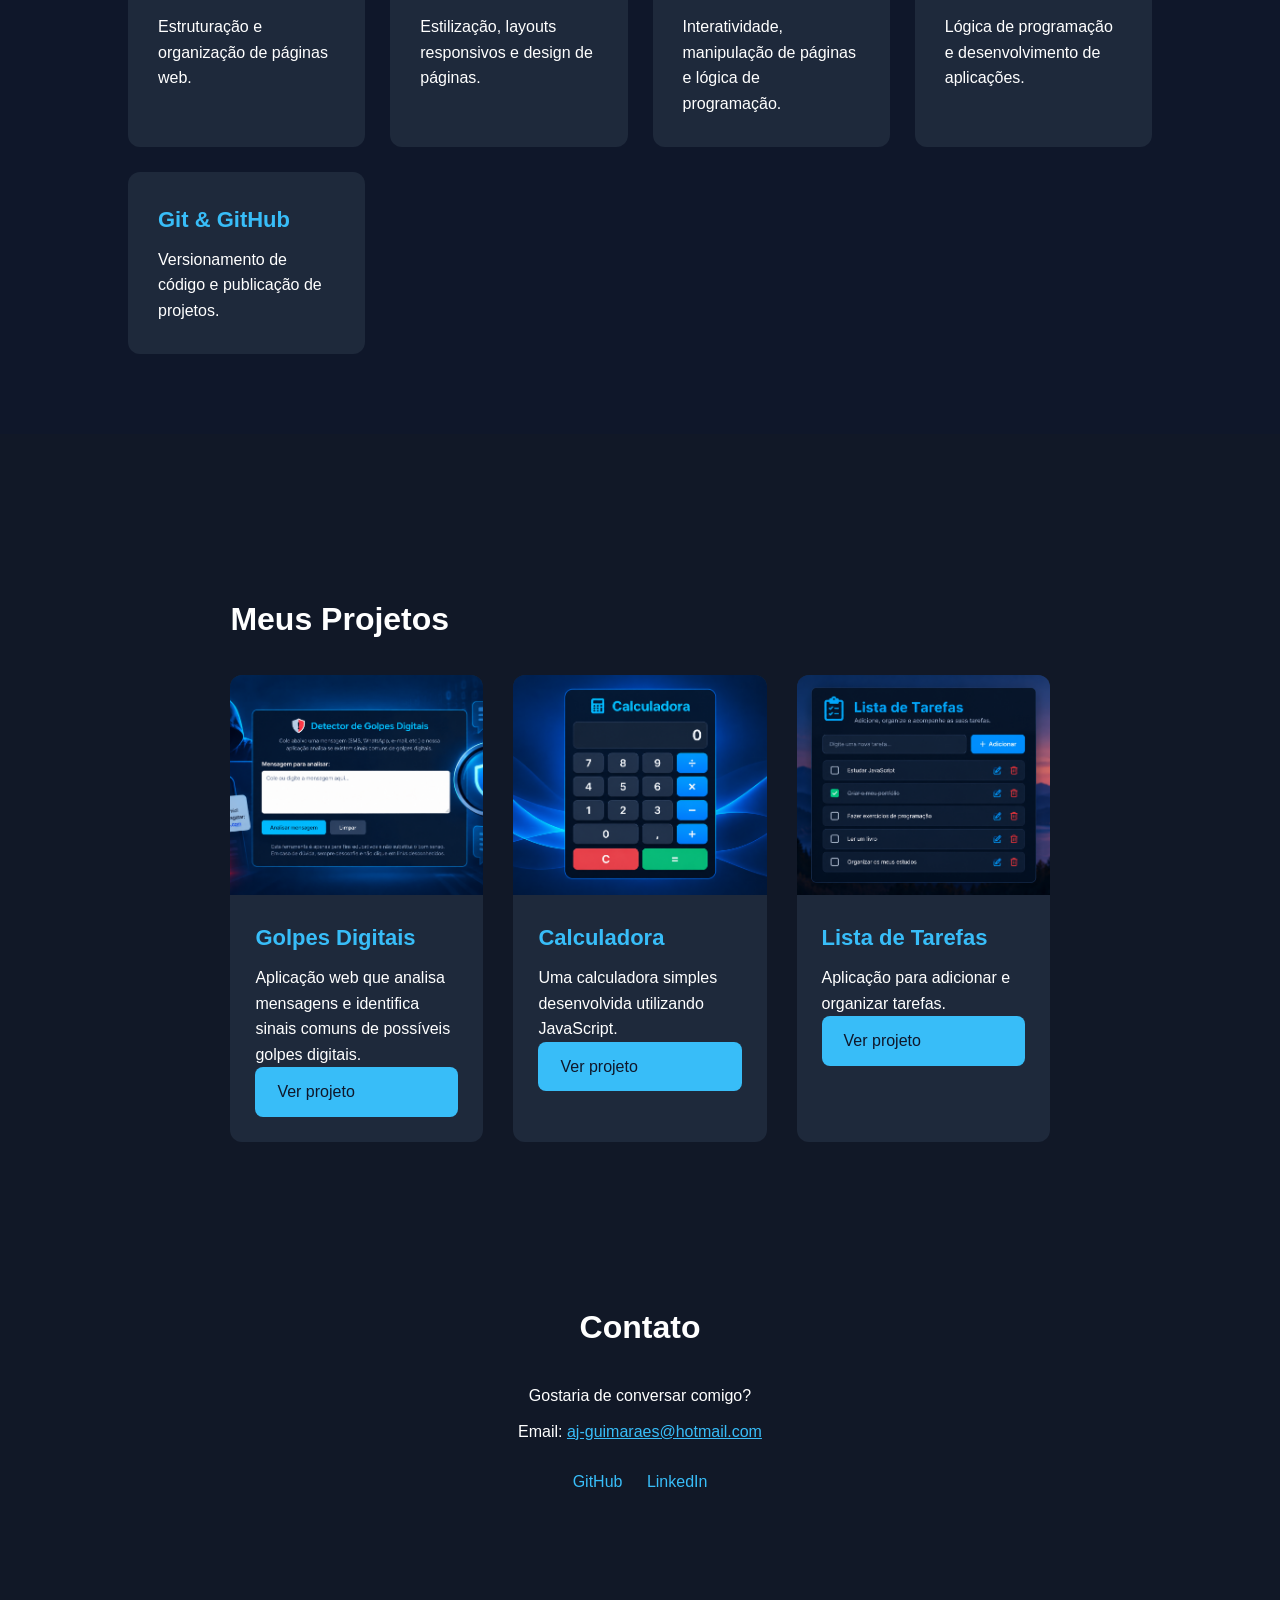
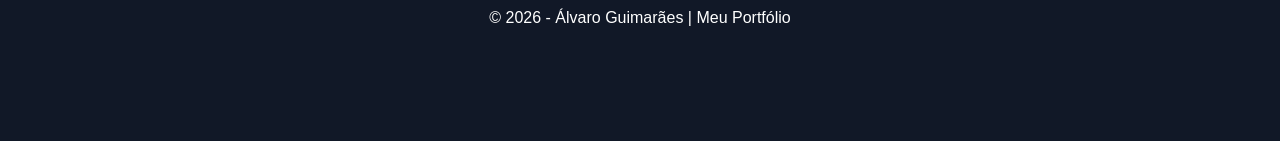
==== commit 059a2458: "Atualiza imagens dos projetos" ====
--- a/index.html
+++ b/index.html
@@ -143,7 +143,7 @@
         <!-- PROJETO 1 - GOLPES DIGITAIS -->
         <div class="projeto-card">
 
-            <img src="img/golpes-digitais.jpg"
+            <img src="img/golpes-digitais.png"
                  alt="Detector de Golpes Digitais"
                  class="imagem-golpes">
 
--- a/style.css
+++ b/style.css
@@ -417,8 +417,11 @@
     }
 }
 
-.imagem-golpes {
-    object-fit: contain !important;
-    padding: 10px;
-}
-
+.projeto-card img {
+    width: 100%;
+    height: 220px;
+    object-fit: cover;
+    object-position: center;
+    display: block;
+}
+
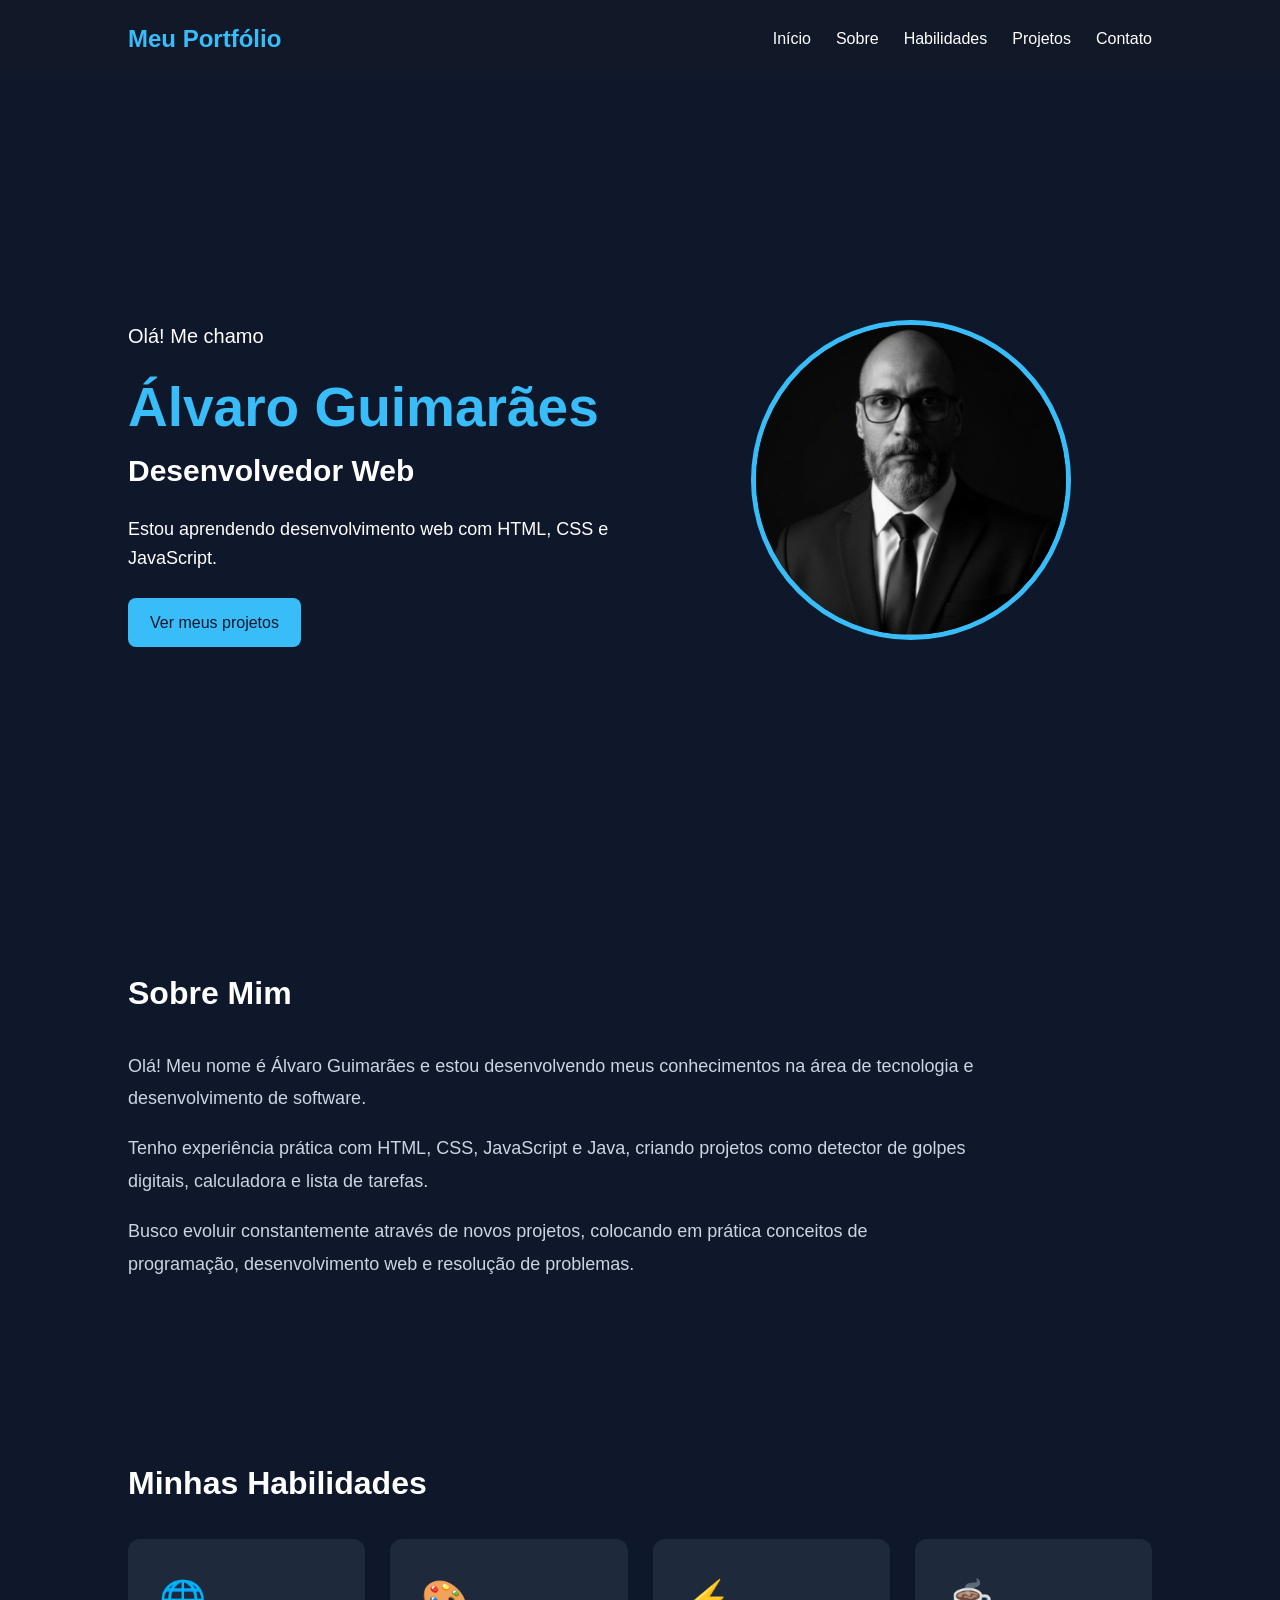
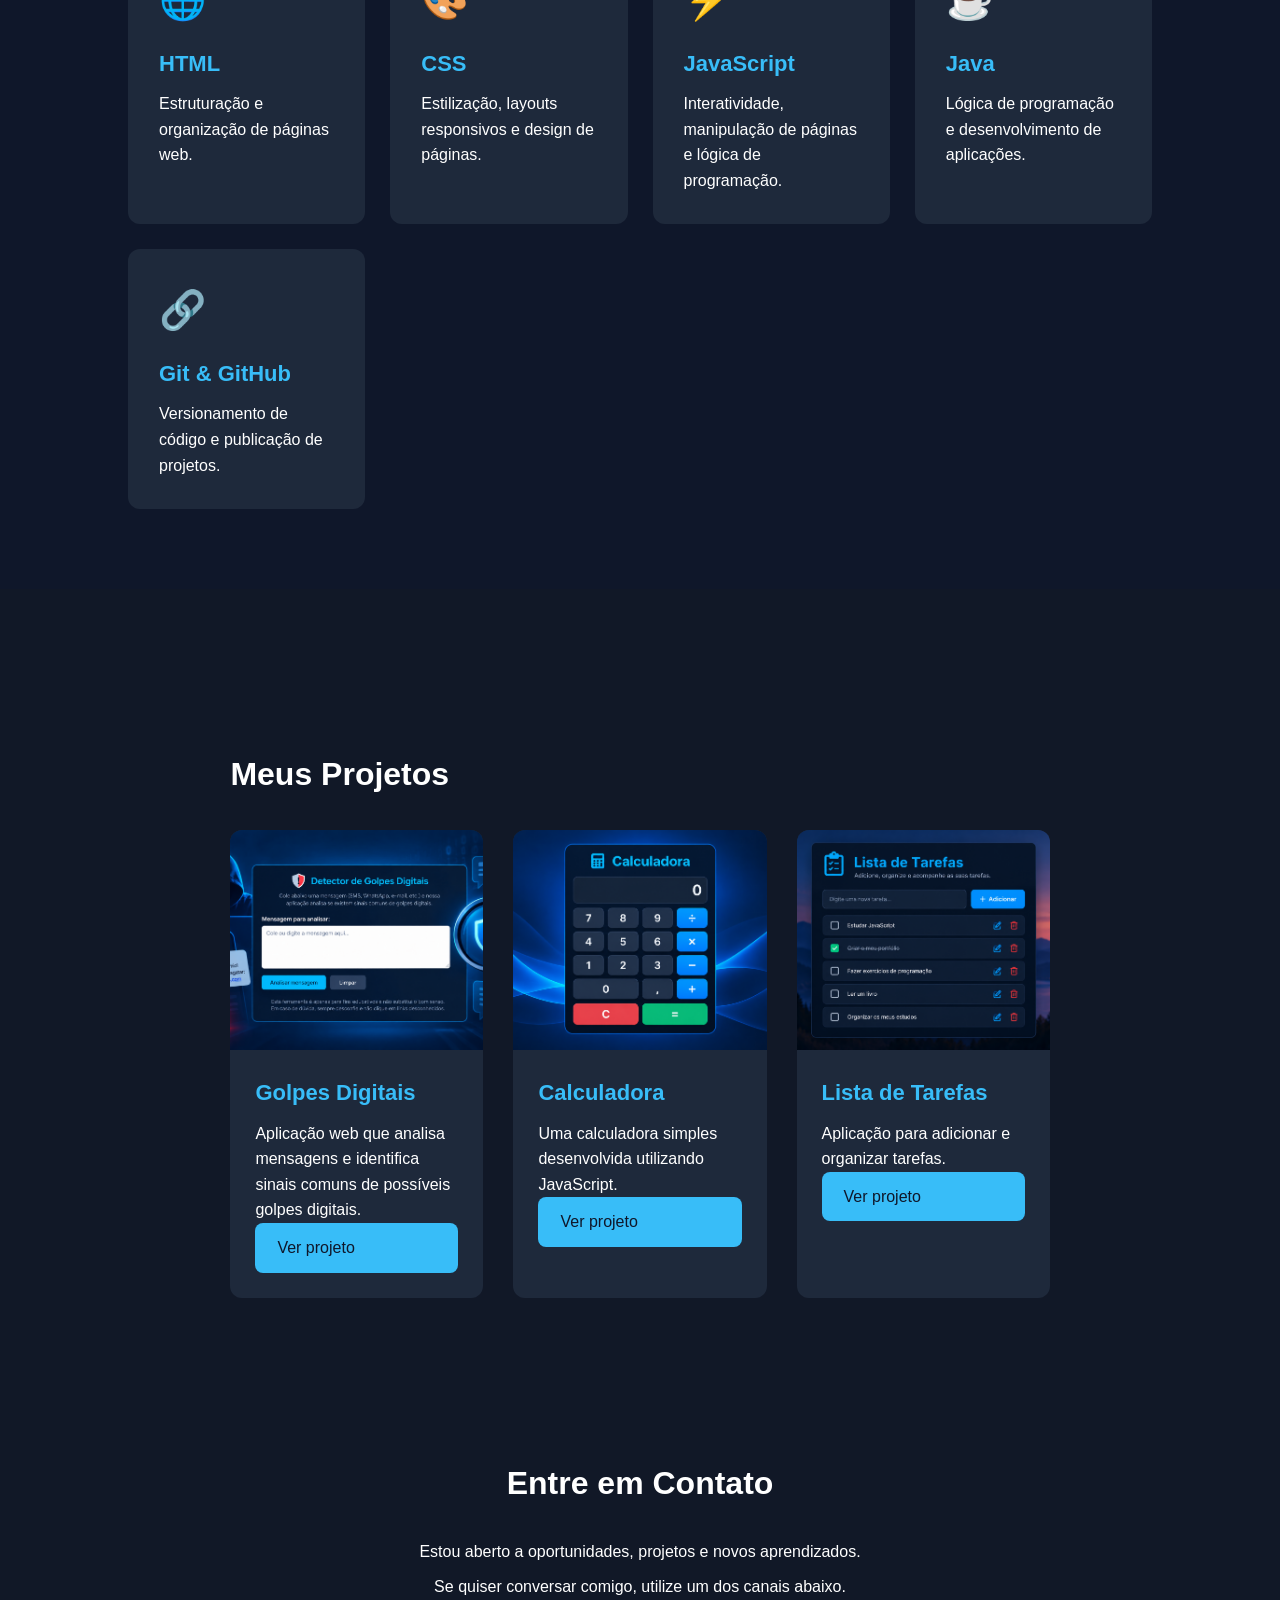
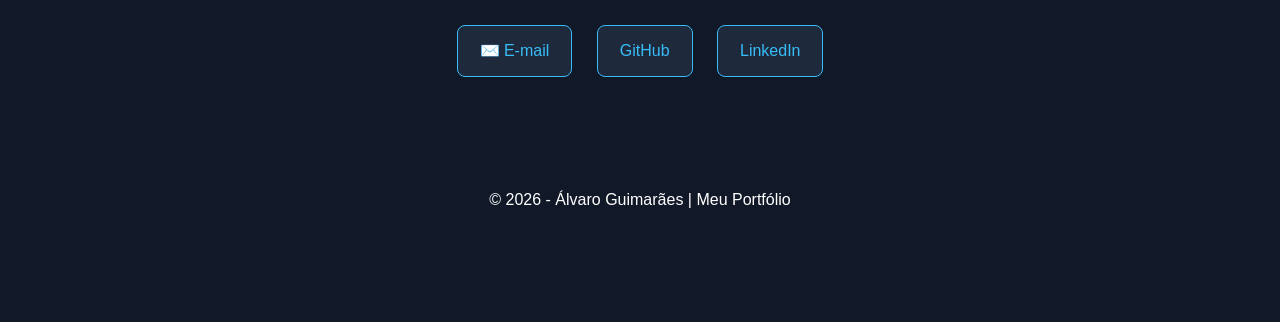
==== commit 222a9df8: "Melhora habilidades e contato do portfolio" ====
--- a/index.html
+++ b/index.html
@@ -89,6 +89,8 @@
     </div>
 
 </section>
+
+
 <!-- HABILIDADES -->
 <section id="habilidades">
 
@@ -97,26 +99,31 @@
     <div class="habilidades">
 
         <div class="card">
+            <div class="icone-habilidade">🌐</div>
             <h3>HTML</h3>
             <p>Estruturação e organização de páginas web.</p>
         </div>
 
         <div class="card">
+            <div class="icone-habilidade">🎨</div>
             <h3>CSS</h3>
             <p>Estilização, layouts responsivos e design de páginas.</p>
         </div>
 
         <div class="card">
+            <div class="icone-habilidade">⚡</div>
             <h3>JavaScript</h3>
             <p>Interatividade, manipulação de páginas e lógica de programação.</p>
         </div>
 
         <div class="card">
+            <div class="icone-habilidade">☕</div>
             <h3>Java</h3>
             <p>Lógica de programação e desenvolvimento de aplicações.</p>
         </div>
 
         <div class="card">
+            <div class="icone-habilidade">🔗</div>
             <h3>Git & GitHub</h3>
             <p>Versionamento de código e publicação de projetos.</p>
         </div>
@@ -223,40 +230,45 @@
 </section>
 
 
-    <!-- CONTATO -->
-    <section id="contato">
-
-        <h2>Contato</h2>
-
-        <p>
-            Gostaria de conversar comigo?
-        </p>
-
-       <p>
-    Email:
-    <a href="mailto:aj-guimaraes@hotmail.com">
-        aj-guimaraes@hotmail.com
-    </a>
-</p>
-
-
-
-        <div class="links">
-
-            <a href="https://github.com/Alvaro-Guimaraes"
-               target="_blank">
-                GitHub
-            </a>
-        
-            <a href="https://www.linkedin.com/in/álvaro-guimarães/"
-               target="_blank">
-                LinkedIn
-            </a>
-        
-        </div>
-
-    </section>
-
+  <!-- CONTATO -->
+<section id="contato">
+
+    <h2>Entre em Contato</h2>
+
+    <p>
+        Estou aberto a oportunidades, projetos e novos aprendizados.
+    </p>
+
+    <p>
+        Se quiser conversar comigo, utilize um dos canais abaixo.
+    </p>
+
+    <div class="links">
+
+       <a href="https://outlook.live.com/mail/0/deeplink/compose?to=aj-guimaraes@hotmail.com"
+   target="_blank"
+   rel="noopener noreferrer"
+   class="botao-contato">
+    ✉️ E-mail
+</a>
+
+        <a href="https://github.com/Alvaro-Guimaraes"
+           target="_blank"
+           rel="noopener noreferrer"
+           class="botao-contato">
+            GitHub
+        </a>
+
+        <a href="https://www.linkedin.com/in/álvaro-guimarães/"
+           target="_blank"
+           rel="noopener noreferrer"
+           class="botao-contato">
+            LinkedIn
+        </a>
+
+    </div>
+
+</section>
 
     <!-- RODAPÉ -->
     <footer>
--- a/style.css
+++ b/style.css
@@ -146,7 +146,29 @@
 /* =========================
    BOTÕES
 ========================= */
-
+.botao-contato {
+    display: inline-block;
+
+    padding: 12px 22px;
+    margin: 8px;
+
+    background: #1e293b;
+    color: #38bdf8 !important;
+
+    border: 1px solid #38bdf8;
+    border-radius: 8px;
+
+    text-decoration: none;
+
+    transition: 0.3s;
+}
+
+.botao-contato:hover {
+    background: #38bdf8;
+    color: #0f172a !important;
+
+    transform: translateY(-3px);
+}
 .botao,
 button {
     display: inline-block;
@@ -217,7 +239,19 @@
 
     margin-bottom: 10px;
 }
-
+.icone-habilidade {
+    font-size: 38px;
+    margin-bottom: 15px;
+}
+
+.card {
+    border: 1px solid transparent;
+}
+
+.card:hover {
+    border-color: #38bdf8;
+    transform: translateY(-8px);
+}
 
 /* =========================
    PROJETOS
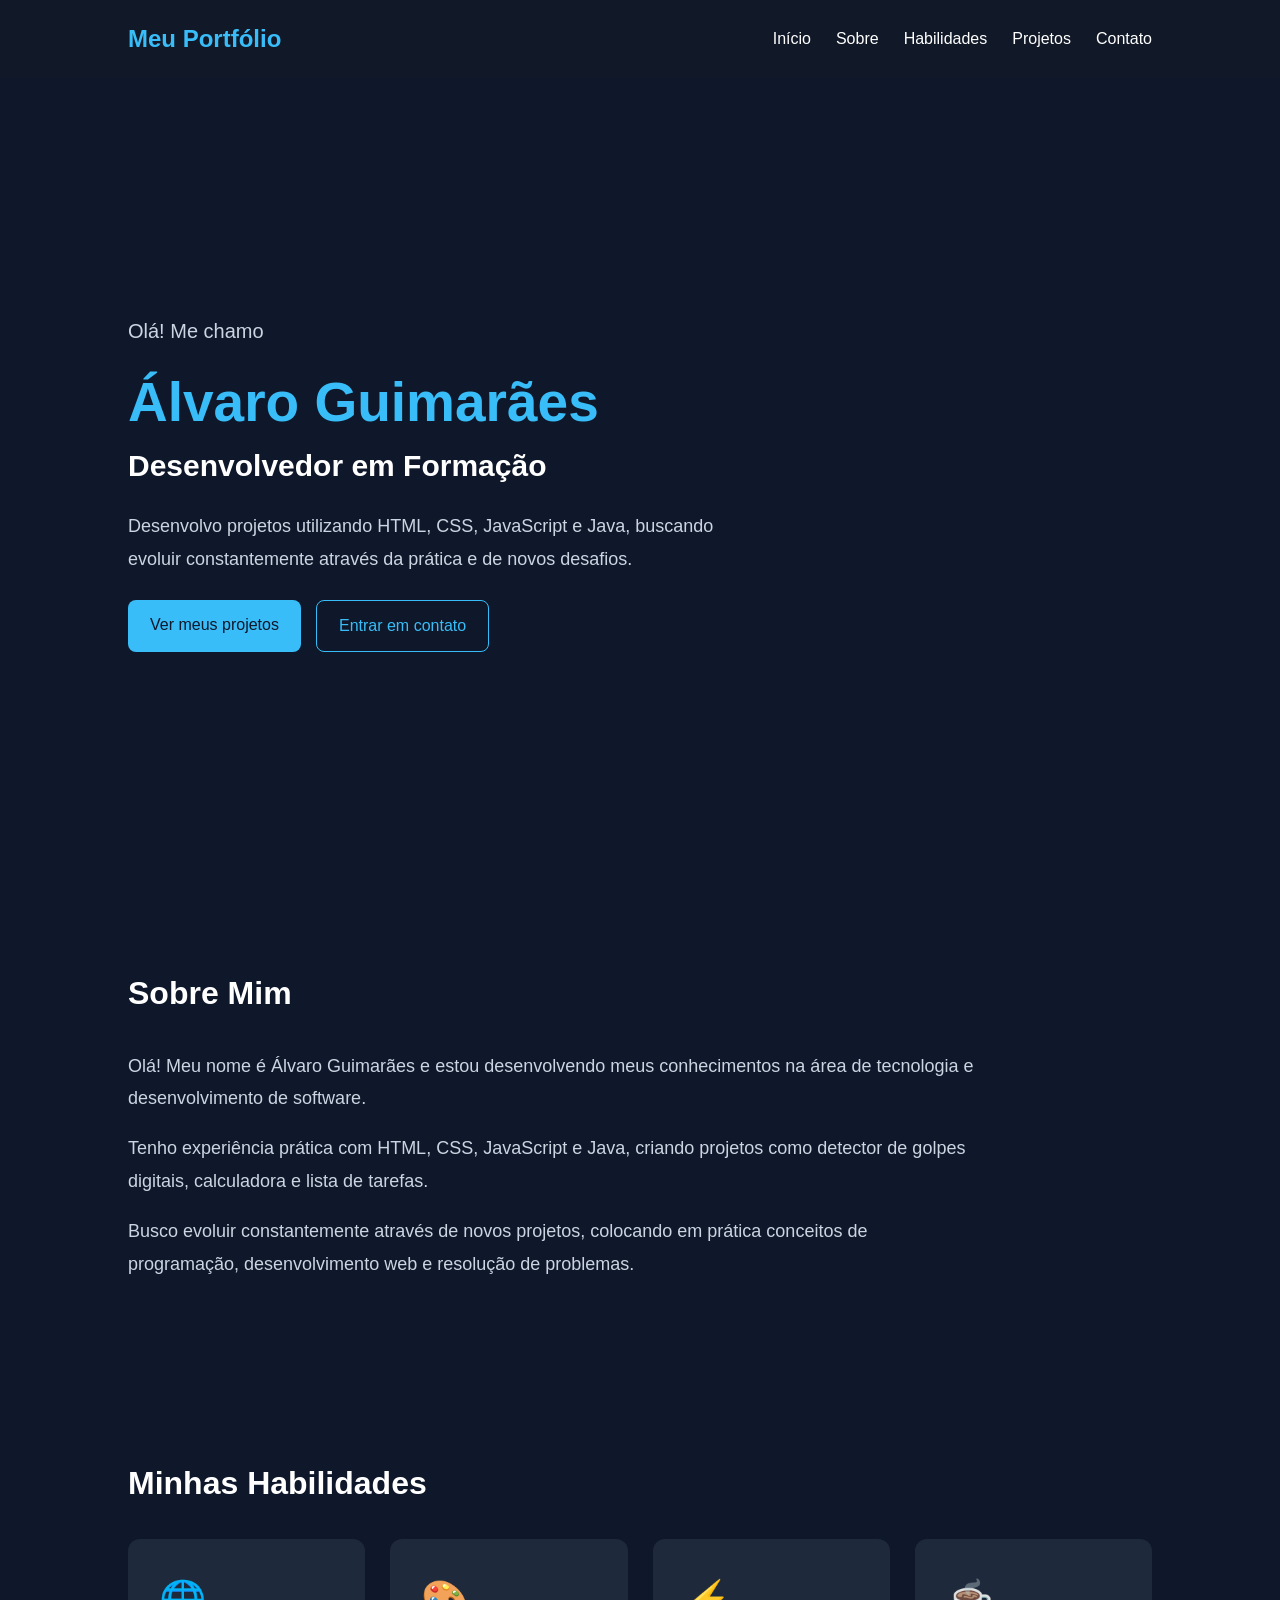
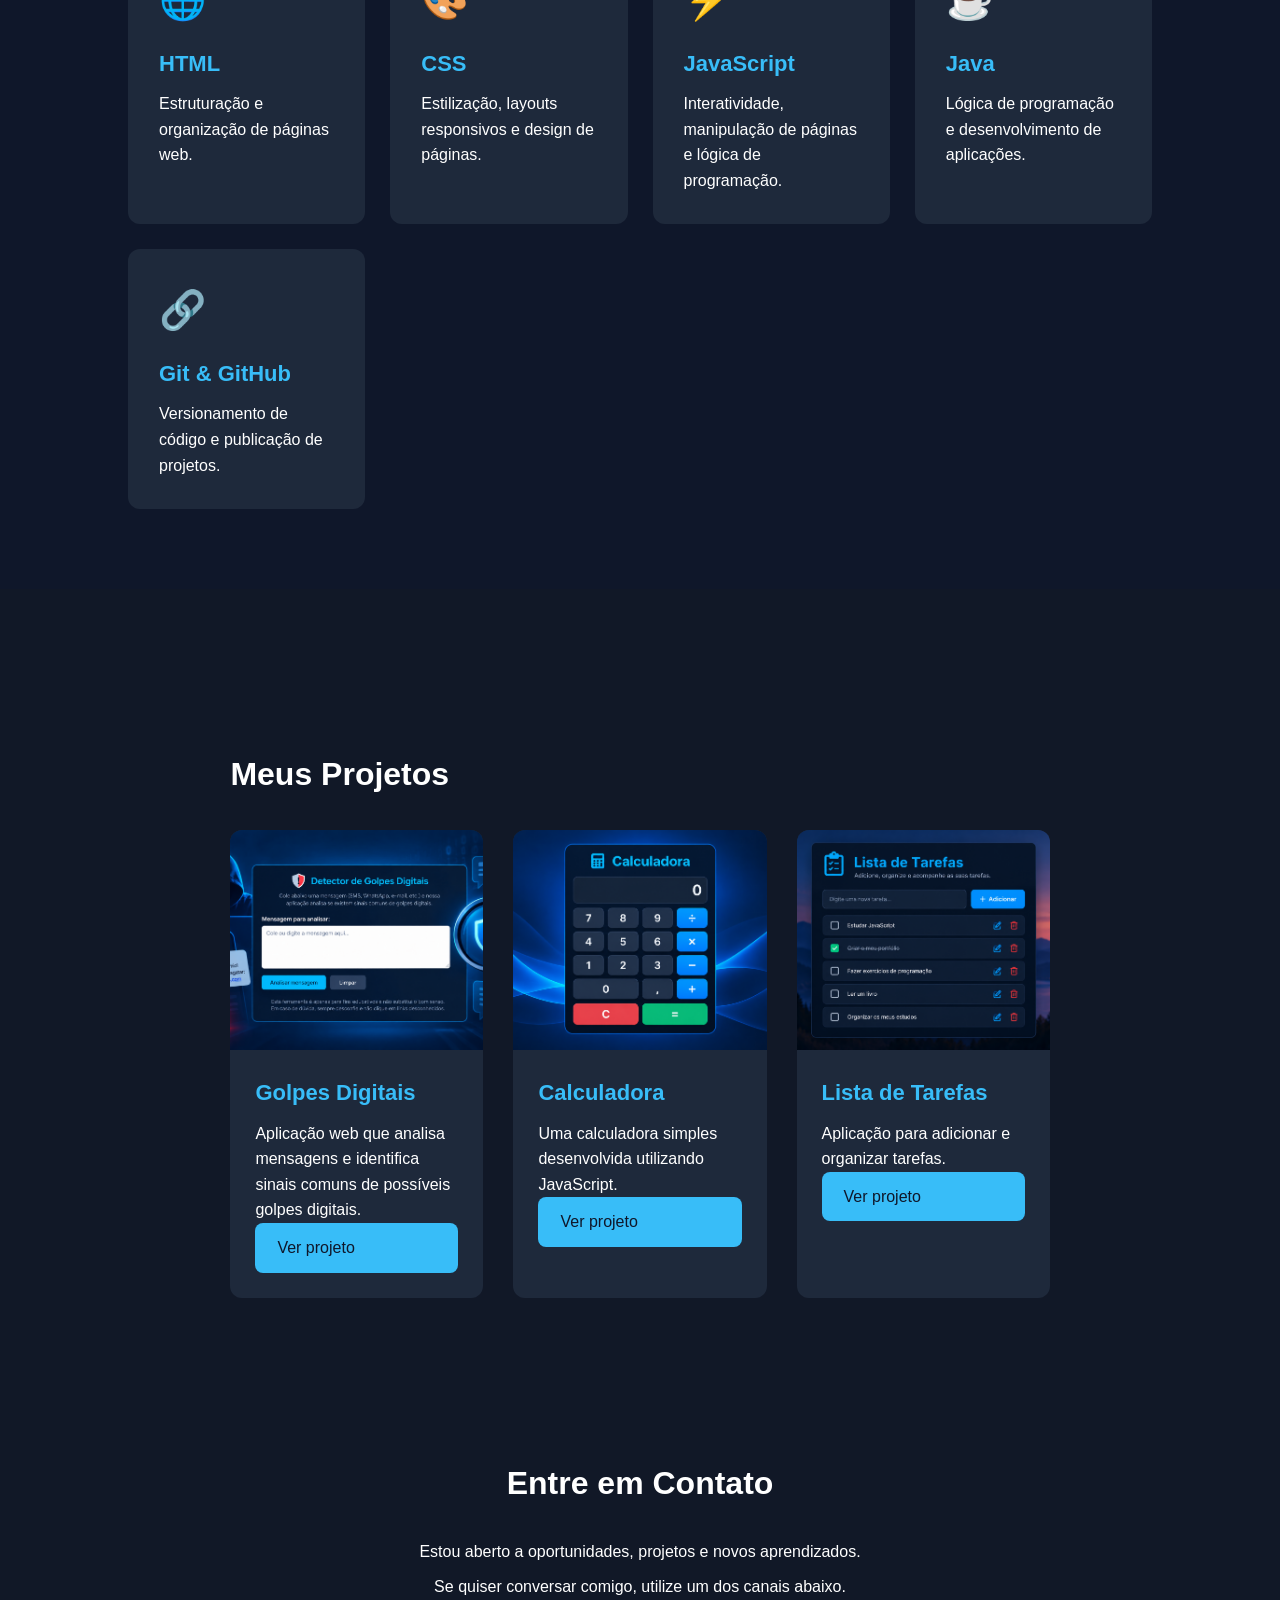
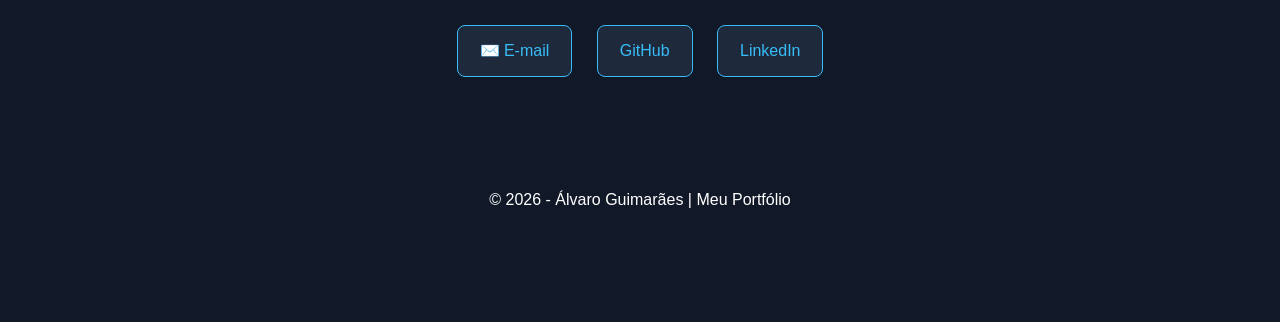
==== commit ffedb070: "Finaliza melhorias do portfolio" ====
--- a/index.html
+++ b/index.html
@@ -32,32 +32,33 @@
 
             <div class="apresentacao">
         
-                <div class="texto-inicio">
-        
-                    <p>Olá! Me chamo</p>
-        
-                    <h1>Álvaro Guimarães</h1>
-        
-                    <h2>Desenvolvedor Web</h2>
-        
-                    <p>
-                        Estou aprendendo desenvolvimento web com
-                        HTML, CSS e JavaScript.
-                    </p>
-        
-                    <a class="botao" href="#projetos">
-                        Ver meus projetos
-                    </a>
-        
-                </div>
-        
-                <div class="foto-inicio">
-        
-                    <img src="img/foto.jpg" alt="Minha foto">
-        
-                </div>
-        
-            </div>
+             <div class="texto-inicio">
+
+    <p class="saudacao">Olá! Me chamo</p>
+
+    <h1>Álvaro Guimarães</h1>
+
+    <h2>Desenvolvedor em Formação</h2>
+
+    <p class="descricao-inicio">
+        Desenvolvo projetos utilizando HTML, CSS,
+        JavaScript e Java, buscando evoluir constantemente
+        através da prática e de novos desafios.
+    </p>
+
+    <div class="botoes-inicio">
+
+        <a class="botao" href="#projetos">
+            Ver meus projetos
+        </a>
+
+        <a class="botao botao-secundario" href="#contato">
+            Entrar em contato
+        </a>
+
+    </div>
+
+</div>
         
         </section>
 
--- a/style.css
+++ b/style.css
@@ -392,7 +392,9 @@
 ========================= */
 
 @media (max-width: 700px) {
-
+.botoes-inicio {
+    justify-content: center;
+}
     header {
         flex-direction: column;
         padding: 15px 5%;
@@ -458,4 +460,30 @@
     object-position: center;
     display: block;
 }
-
+/* TOPO - APRESENTAÇÃO */
+
+.saudacao {
+    color: #cbd5e1;
+}
+
+.descricao-inicio {
+    color: #cbd5e1;
+    line-height: 1.8;
+}
+
+.botoes-inicio {
+    display: flex;
+    gap: 15px;
+    flex-wrap: wrap;
+}
+
+.botao-secundario {
+    background: transparent;
+    color: #38bdf8;
+    border: 1px solid #38bdf8;
+}
+
+.botao-secundario:hover {
+    background: #38bdf8;
+    color: #0f172a;
+}
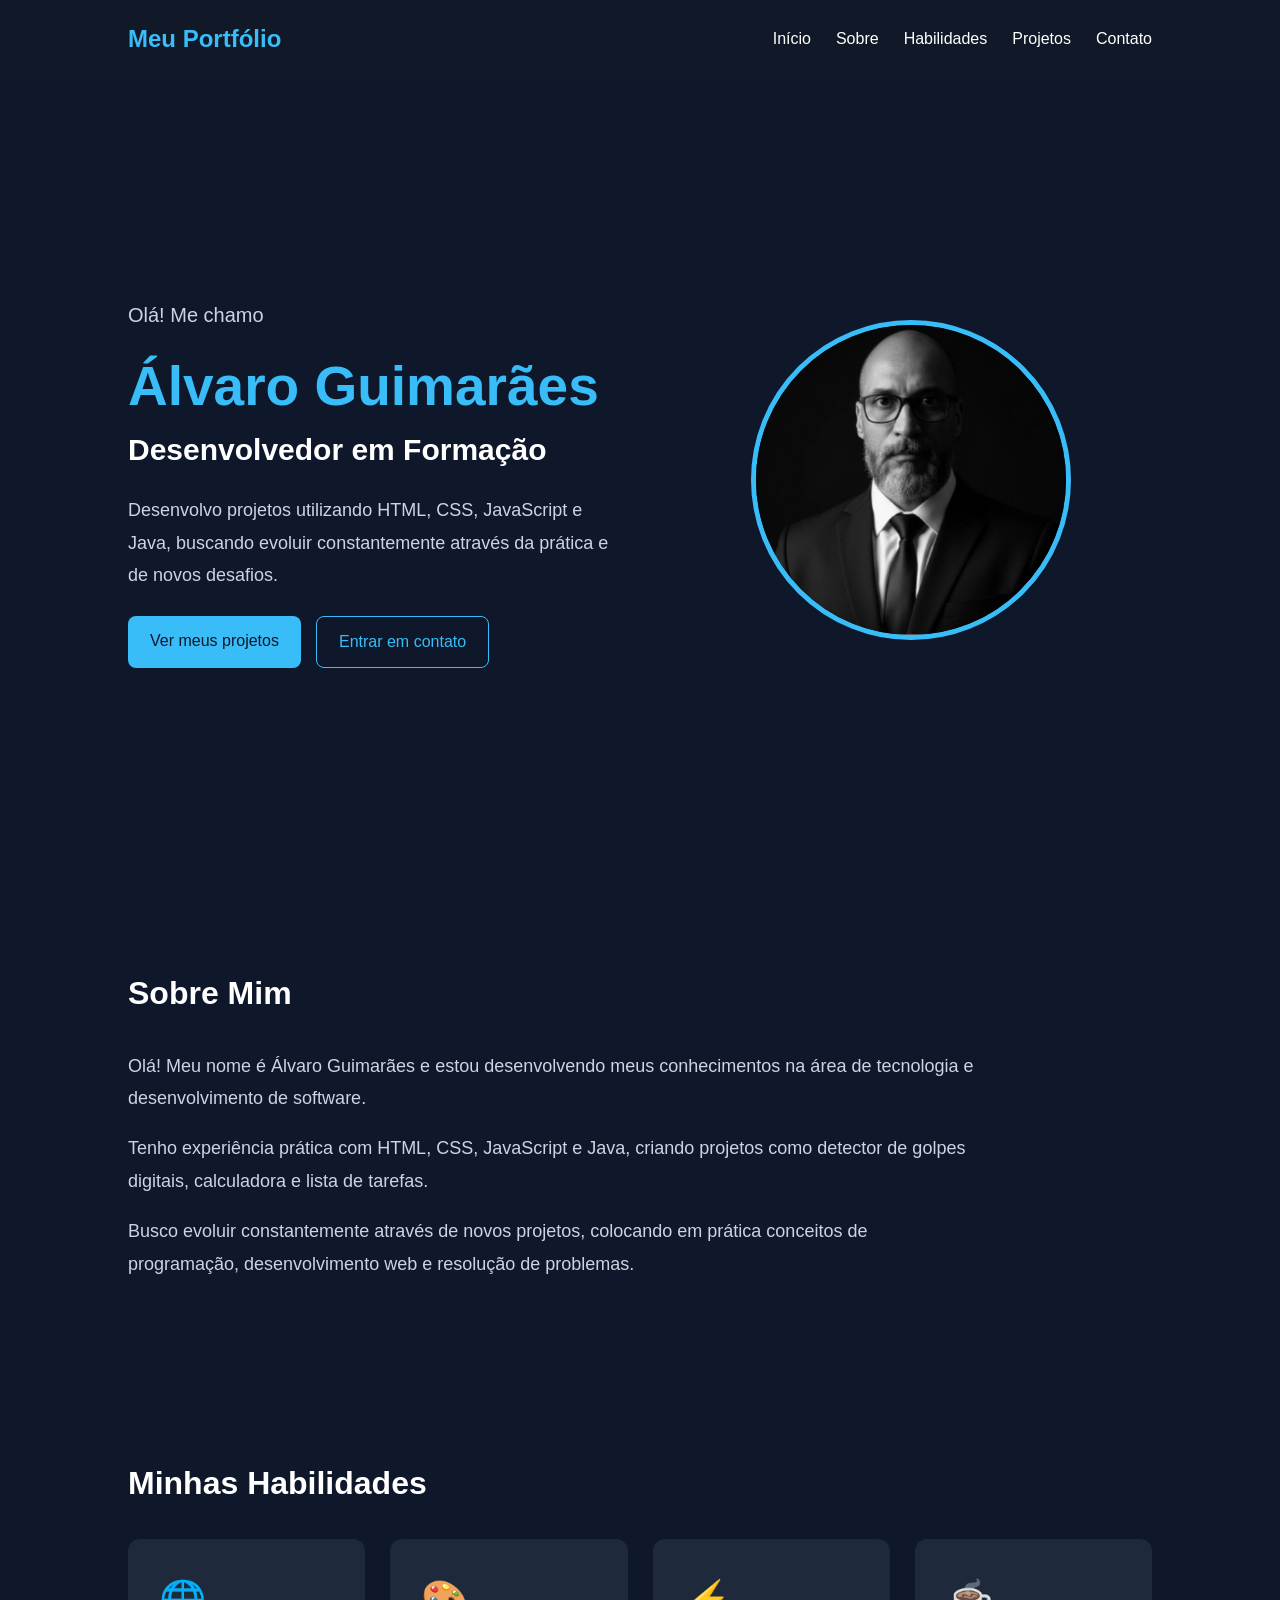
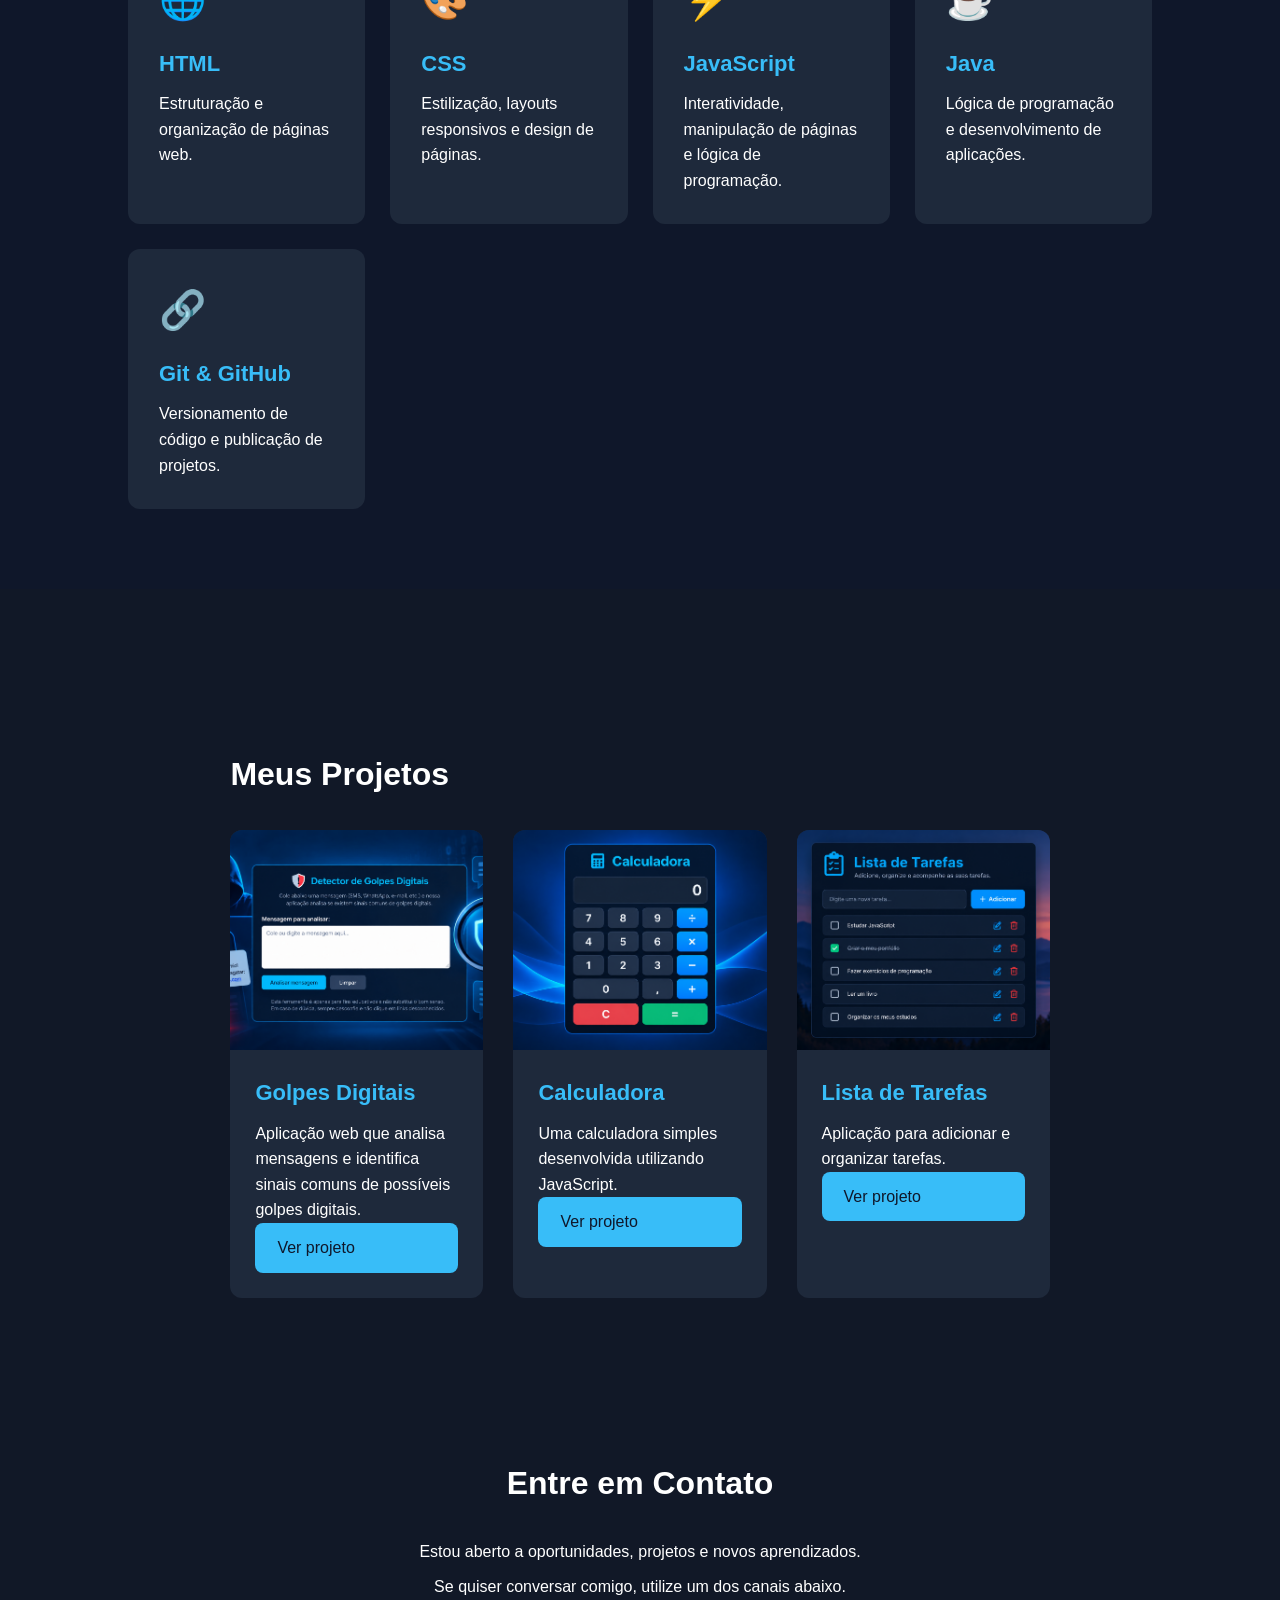
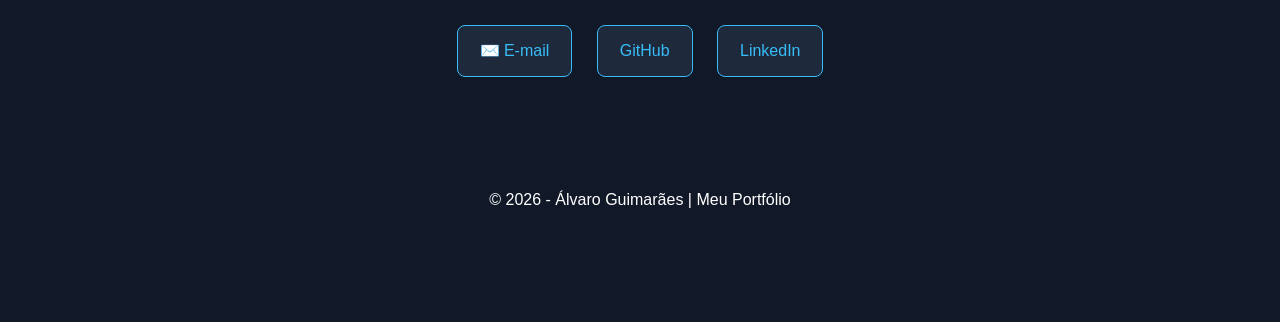
==== commit 04b6650b: "Corrige foto na apresentacao do portfolio" ====
--- a/index.html
+++ b/index.html
@@ -27,40 +27,52 @@
 
 
     <!-- APRESENTAÇÃO -->
-    <section id="inicio" class="inicio">
-
-
-            <div class="apresentacao">
-        
-             <div class="texto-inicio">
-
-    <p class="saudacao">Olá! Me chamo</p>
-
-    <h1>Álvaro Guimarães</h1>
-
-    <h2>Desenvolvedor em Formação</h2>
-
-    <p class="descricao-inicio">
-        Desenvolvo projetos utilizando HTML, CSS,
-        JavaScript e Java, buscando evoluir constantemente
-        através da prática e de novos desafios.
-    </p>
-
-    <div class="botoes-inicio">
-
-        <a class="botao" href="#projetos">
-            Ver meus projetos
-        </a>
-
-        <a class="botao botao-secundario" href="#contato">
-            Entrar em contato
-        </a>
-
-    </div>
-
-</div>
-        
-        </section>
+   <!-- APRESENTAÇÃO -->
+<section id="inicio" class="inicio">
+
+    <div class="apresentacao">
+
+        <!-- TEXTO -->
+        <div class="texto-inicio">
+
+            <p class="saudacao">Olá! Me chamo</p>
+
+            <h1>Álvaro Guimarães</h1>
+
+            <h2>Desenvolvedor em Formação</h2>
+
+            <p class="descricao-inicio">
+                Desenvolvo projetos utilizando HTML, CSS,
+                JavaScript e Java, buscando evoluir constantemente
+                através da prática e de novos desafios.
+            </p>
+
+            <div class="botoes-inicio">
+
+                <a class="botao" href="#projetos">
+                    Ver meus projetos
+                </a>
+
+                <a class="botao botao-secundario" href="#contato">
+                    Entrar em contato
+                </a>
+
+            </div>
+
+        </div>
+
+
+        <!-- FOTO -->
+        <div class="foto-inicio">
+
+            <img src="img/foto.jpg"
+                 alt="Foto de Álvaro Guimarães">
+
+        </div>
+
+    </div>
+
+</section>
 
 <!-- SOBRE MIM -->
 <section id="sobre">
